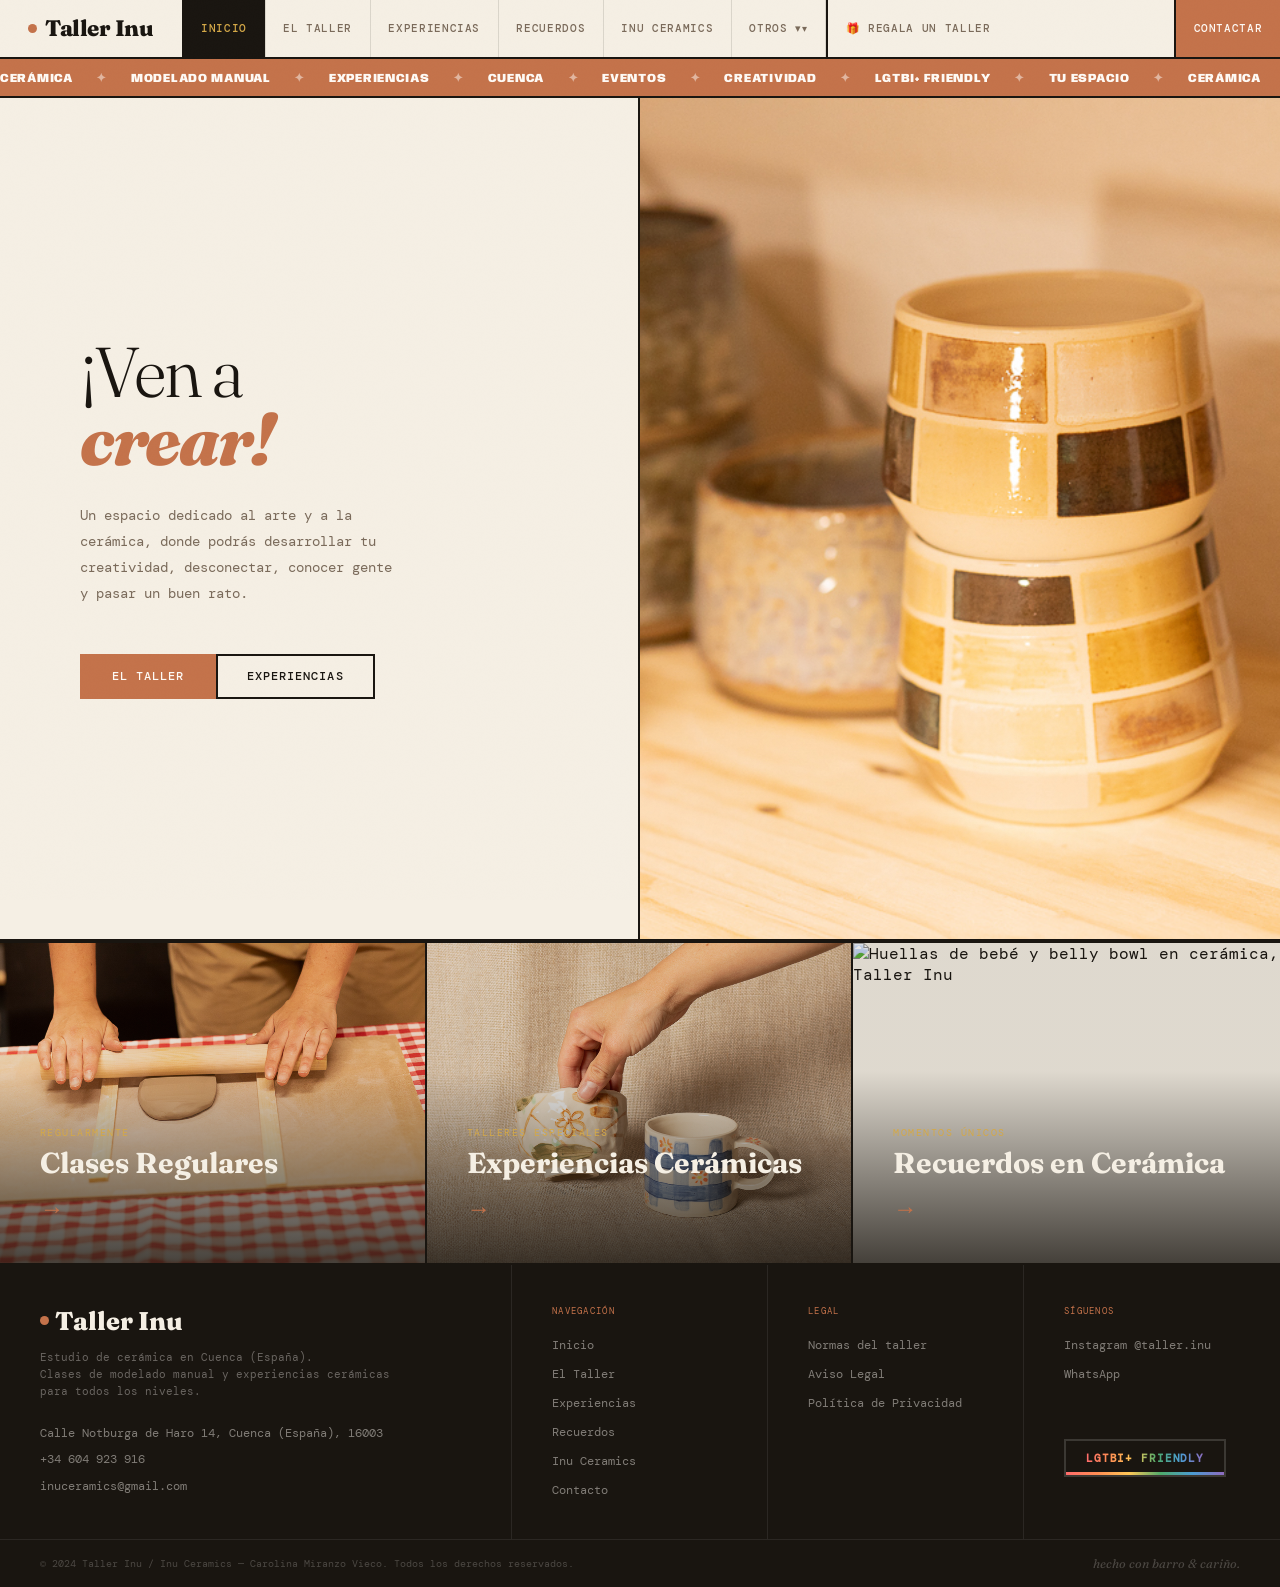
==== index.html @ 83971416 "Update index.html" ====
<!DOCTYPE html>
<html lang="es">
<head>
  <meta charset="UTF-8" />
  <meta name="viewport" content="width=device-width, initial-scale=1.0" />

  <!-- ── PRIMARY SEO ── -->
  <title>Taller Inu — Estudio de Cerámica en Cuenca</title>
  <meta name="description" content="Taller Inu es un estudio de cerámica en Cuenca donde podrás aprender modelado manual, hacer experiencias cerámicas únicas y desconectar mientras creas. ¡Ven a crear!" />
  <meta name="keywords" content="taller cerámica Cuenca, clases cerámica Cuenca, experiencias cerámicas, modelado manual, taller inu, inu ceramics, cerámica Cuenca" />
  <meta name="author" content="Carolina Miranzo Vieco — Inu Ceramics" />
  <meta name="robots" content="index, follow" />
  <link rel="canonical" href="https://tallerinu.com/" />

  <!-- ── OPEN GRAPH ── -->
  <meta property="og:type" content="website" />
  <meta property="og:url" content="https://tallerinu.com/" />
  <meta property="og:title" content="Taller Inu — Estudio de Cerámica en Cuenca" />
  <meta property="og:description" content="Un espacio dedicado al arte y a la cerámica en Cuenca. Clases regulares, experiencias cerámicas y mucho más. ¡Ven a crear!" />
  <meta property="og:image" content="https://tallerinu.com/images/og-image.jpg" />
  <meta property="og:locale" content="es_ES" />
  <meta property="og:site_name" content="Taller Inu" />

  <!-- ── TWITTER CARD ── -->
  <meta name="twitter:card" content="summary_large_image" />
  <meta name="twitter:title" content="Taller Inu — Estudio de Cerámica en Cuenca" />
  <meta name="twitter:description" content="Clases y experiencias cerámicas en Cuenca. ¡Ven a crear!" />
  <meta name="twitter:image" content="https://tallerinu.com/images/og-image.jpg" />

  <!-- ── GEO / LOCAL SEO ── -->
  <meta name="geo.region" content="ES-CU" />
  <meta name="geo.placename" content="Cuenca" />
  <meta name="geo.position" content="40.0704;-2.1374" />
  <meta name="ICBM" content="40.0704, -2.1374" />

  <!-- ── STRUCTURED DATA ── -->
  <script type="application/ld+json">
  {
    "@context": "https://schema.org",
    "@type": "LocalBusiness",
    "name": "Taller Inu",
    "alternateName": "Inu Ceramics",
    "description": "Estudio de cerámica en Cuenca. Clases de modelado manual y experiencias cerámicas para todos los niveles.",
    "url": "https://tallerinu.com",
    "telephone": "+34604923916",
    "email": "inuceramics@gmail.com",
    "address": {
      "@type": "PostalAddress",
      "streetAddress": "Calle Notburga de Haro 14",
      "addressLocality": "Cuenca",
      "postalCode": "16003",
      "addressRegion": "Castilla-La Mancha",
      "addressCountry": "ES"
    },
    "geo": {
      "@type": "GeoCoordinates",
      "latitude": 40.0704,
      "longitude": -2.1374
    },
    "image": "https://tallerinu.com/images/og-image.jpg",
    "priceRange": "€€",
    "sameAs": ["https://www.instagram.com/taller.inu"]
  }
  </script>


  <!-- ── GOOGLE FONTS ── -->
  <link rel="preconnect" href="https://fonts.googleapis.com" />
  <link rel="preconnect" href="https://fonts.gstatic.com" crossorigin />
  <link rel="stylesheet" href="https://fonts.googleapis.com/css2?family=Fraunces:ital,opsz,wght@0,9..144,300;0,9..144,600;0,9..144,800;1,9..144,400;1,9..144,700&family=Anybody:wght@400;700;900&family=DM+Mono:ital,wght@0,400;0,500;1,400&display=swap" />

  <!-- <link rel="icon" type="image/png" href="images/favicon.png" /> -->
  <!-- <link rel="apple-touch-icon" href="images/apple-touch-icon.png" /> -->

  <style>
/* =============================================
   TALLER INU — Main Stylesheet
   Fonts are loaded via <link> in index.html
   ============================================= */

/* ── RESET & BASE ── */
*, *::before, *::after { box-sizing: border-box; margin: 0; padding: 0; }

:root {
  --clay:     #C4724A;
  --clay-d:   #8A4D2F;
  --sage:     #7A9A6E;
  --sage-l:   #B5CFAD;
  --mustard:  #D4A847;
  --blush:    #E8C4B4;
  --cream:    #F5EFE4;
  --paper:    #EDE5D8;
  --night:    #191510;
  --ink:      #231A11;
  --smoke:    #7A6A5A;
  --white:    #FEFAF5;
  --lgtbi:    linear-gradient(90deg, #FF6B6B, #FF8E53, #FFC857, #4EAA6B, #4B9CD3, #8E6BBF);
  --font-h:   'Fraunces', Georgia, serif;
  --font-d:   'Anybody', sans-serif;
  --font-m:   'DM Mono', monospace;
  --border:   2px solid var(--night);
}

html { scroll-behavior: smooth; }

body {
  font-family: var(--font-m);
  background: var(--cream);
  color: var(--night);
  overflow-x: hidden;
  cursor: default;
}

/* grain overlay */
body::after {
  content: '';
  position: fixed; inset: 0; z-index: 9999; pointer-events: none;
  background-image: url("data:image/svg+xml,%3Csvg xmlns='http://www.w3.org/2000/svg' width='200' height='200'%3E%3Cfilter id='n'%3E%3CfeTurbulence type='fractalNoise' baseFrequency='0.75' numOctaves='4' stitchTiles='stitch'/%3E%3C/filter%3E%3Crect width='200' height='200' filter='url(%23n)' opacity='0.035'/%3E%3C/svg%3E");
  opacity: 0.4;
}

img { max-width: 100%; display: block; }
a { color: inherit; }

/* ── SKIP LINK ── */
.skip-link {
  position: absolute; top: -100px; left: 1rem;
  background: var(--clay); color: var(--white);
  padding: 0.5rem 1rem; font-family: var(--font-m); font-size: 0.75rem;
  text-decoration: none; z-index: 10000;
  transition: top 0.2s;
}
.skip-link:focus { top: 1rem; }

/* ── NAVIGATION ── */
nav#main-nav {
  position: fixed; top: 0; left: 0; right: 0; z-index: 500;
  background: var(--cream);
  border-bottom: var(--border);
}

.nav-inner {
  display: flex; align-items: stretch;
  max-width: 1400px; margin: 0 auto;
}

.nav-logo {
  display: flex; align-items: center; gap: 0.5rem;
  padding: 0.9rem 1.75rem;
  text-decoration: none;
  border-right: var(--border);
  flex-shrink: 0;
}
.nav-logo-text {
  font-family: var(--font-h); font-size: 1.4rem; font-weight: 800;
  color: var(--night); letter-spacing: -0.02em;
}
.nav-logo-dot {
  width: 9px; height: 9px; border-radius: 50%;
  background: var(--clay); flex-shrink: 0;
}

.nav-links {
  display: flex; list-style: none; align-items: stretch; flex: 1;
}
.nav-links li { display: flex; }
.nav-links li:not(:last-child) { border-right: 1px solid rgba(25,21,16,0.12); }
.nav-links a {
  display: flex; align-items: center;
  padding: 0 1.1rem;
  font-family: var(--font-m); font-size: 0.68rem; font-weight: 500;
  letter-spacing: 0.06em; text-transform: uppercase;
  text-decoration: none; color: var(--smoke);
  transition: background 0.15s, color 0.15s;
  white-space: nowrap;
}
.nav-links a:hover,
.nav-links a.active { background: var(--night); color: var(--cream); }
.nav-links a.active { color: var(--mustard); }

/* dropdown */
.nav-dropdown { position: relative; }
.nav-dropdown > a::after { content: ' ▾'; font-size: 0.6rem; }
.dropdown-menu {
  display: none; position: absolute; top: 100%; right: 0;
  background: var(--night); min-width: 200px;
  border: var(--border); border-top: none;
  flex-direction: column; z-index: 600;
}
.nav-dropdown:hover .dropdown-menu,
.nav-dropdown:focus-within .dropdown-menu { display: flex; }
.dropdown-menu a {
  color: rgba(254,250,245,0.7); border-bottom: 1px solid rgba(254,250,245,0.08);
  padding: 0.75rem 1.1rem;
}
.dropdown-menu a:hover { background: rgba(255,255,255,0.06); color: var(--mustard); }
.dropdown-menu a:last-child { border-bottom: none; }

/* CTA nav button */
.nav-cta {
  display: flex; align-items: center;
  margin-left: auto; padding: 0 1.4rem;
  background: var(--clay); color: var(--white) !important;
  font-family: var(--font-m); font-size: 0.68rem; font-weight: 500;
  letter-spacing: 0.08em; text-transform: uppercase;
  text-decoration: none; border-left: var(--border);
  transition: background 0.15s !important;
  flex-shrink: 0;
}
.nav-cta:hover { background: var(--clay-d) !important; color: var(--white) !important; }

/* hamburger */
.nav-hamburger {
  display: none; flex-direction: column; justify-content: center; gap: 5px;
  padding: 1rem 1.25rem; cursor: pointer;
  background: none; border: none; border-left: var(--border);
  margin-left: auto;
}
.nav-hamburger span { display: block; width: 22px; height: 2px; background: var(--night); transition: all 0.3s; }

/* ── PAGE SECTIONS (SPA-like) ── */
.page { display: none; }
.page.active { display: block; }

/* ── SHARED LAYOUT ── */
.container { max-width: 1400px; margin: 0 auto; }
.page-top { padding-top: 57px; } /* nav height offset */

/* ── MARQUEE ── */
.marquee-strip {
  background: var(--clay); border-bottom: var(--border);
  overflow: hidden; white-space: nowrap; padding: 0.55rem 0;
}
.marquee-inner {
  display: inline-block;
  animation: marquee 20s linear infinite;
  font-family: var(--font-d); font-size: 0.75rem; font-weight: 900;
  letter-spacing: 0.06em; text-transform: uppercase; color: var(--white);
}
.marquee-inner span { margin: 0 1.25rem; opacity: 0.5; }
@keyframes marquee { 0%{transform:translateX(0)} 100%{transform:translateX(-50%)} }

/* ── HERO ── */
.hero {
  min-height: calc(100vh - 57px);
  display: grid; grid-template-columns: 1fr 1fr;
  border-bottom: var(--border);
}
.hero-left {
  display: flex; flex-direction: column; justify-content: center;
  padding: 5rem 5rem 5rem 5rem;
  border-right: var(--border);
}
.hero-stamp {
  display: inline-block; width: fit-content;
  font-family: var(--font-m); font-size: 0.62rem;
  letter-spacing: 0.14em; text-transform: uppercase;
  color: var(--clay); border: 2px solid var(--clay);
  padding: 0.28rem 0.65rem; transform: rotate(-2.5deg);
  margin-bottom: 2rem;
}
.hero-h1 {
  font-family: var(--font-h); font-weight: 300;
  font-size: clamp(2.8rem, 5.5vw, 5.5rem);
  line-height: 0.97; letter-spacing: -0.03em; color: var(--night);
  margin-bottom: 1.75rem;
}
.hero-h1 em { font-style: italic; font-weight: 800; color: var(--clay); }
.hero-h1 .spin { display: inline-block; animation: spinny 8s ease-in-out infinite; }
@keyframes spinny { 0%,100%{transform:rotate(-1.5deg)} 50%{transform:rotate(2deg)} }
.hero-desc {
  font-family: var(--font-m); font-size: 0.88rem; line-height: 1.85;
  color: var(--smoke); max-width: 40ch; margin-bottom: 3rem;
}
.hero-actions { display: flex; gap: 0; }

.hero-right {
  background: var(--blush);
  position: relative; overflow: hidden;
  min-height: 400px;
}
.hero-right img { width: 100%; height: 100%; object-fit: cover; }
.hero-img-placeholder {
  width: 100%; height: 100%; min-height: 400px;
  display: flex; flex-direction: column; align-items: center; justify-content: center;
  gap: 1rem; color: rgba(138,77,47,0.45);
}
.hero-img-placeholder svg { width: 60px; height: 60px; }
.hero-img-placeholder p {
  font-family: var(--font-m); font-size: 0.62rem;
  letter-spacing: 0.12em; text-transform: uppercase; text-align: center;
}
.hero-img-placeholder code { font-size: 0.58rem; opacity: 0.7; }
.hero-corner {
  position: absolute; bottom: 1.5rem; right: 1.5rem;
  font-family: var(--font-h); font-style: italic;
  font-size: 0.82rem; color: rgba(25,21,16,0.45); text-align: right; line-height: 1.5;
}

/* ── BUTTONS ── */
.btn {
  display: inline-flex; align-items: center;
  font-family: var(--font-m); font-size: 0.72rem;
  font-weight: 500; letter-spacing: 0.09em; text-transform: uppercase;
  text-decoration: none; padding: 0.9rem 1.85rem;
  border: var(--border); cursor: pointer;
  transition: background 0.15s, color 0.15s, border-color 0.15s;
  line-height: 1;
}
.btn-primary { background: var(--clay); color: var(--white); border-color: var(--clay); }
.btn-primary:hover { background: var(--night); border-color: var(--night); }
.btn-outline { background: transparent; color: var(--night); }
.btn-outline:hover { background: var(--night); color: var(--cream); }
.btn-whatsapp { background: #25D366; color: var(--white); border-color: #25D366; gap: 0.5rem; }
.btn-whatsapp:hover { background: #1da851; border-color: #1da851; }
.btn-dark { background: var(--night); color: var(--cream); border-color: var(--night); }
.btn-dark:hover { background: var(--clay-d); border-color: var(--clay-d); }

/* ── HERO CARDS ── */
.hero-cards {
  display: grid; grid-template-columns: repeat(3, 1fr);
  border-top: var(--border);
}
.hero-card {
  position: relative; overflow: hidden;
  aspect-ratio: 4/3; cursor: pointer;
  border-right: var(--border);
  text-decoration: none; display: block;
}
.hero-card:last-child { border-right: none; }
.hero-card img { width: 100%; height: 100%; object-fit: cover; transition: transform 0.5s ease; }
.hero-card:hover img { transform: scale(1.04); }
.hero-card-placeholder {
  width: 100%; height: 100%;
  display: flex; align-items: center; justify-content: center;
  flex-direction: column; gap: 1rem; color: rgba(138,77,47,0.35);
}
.hero-card-placeholder svg { width: 48px; height: 48px; }
.hero-card-overlay {
  position: absolute; inset: 0;
  background: linear-gradient(to top, rgba(25,21,16,0.8) 0%, rgba(25,21,16,0.1) 60%);
  display: flex; flex-direction: column; justify-content: flex-end; padding: 2.5rem;
  transition: background 0.3s;
}
.hero-card:hover .hero-card-overlay { background: linear-gradient(to top, rgba(25,21,16,0.9) 0%, rgba(25,21,16,0.2) 60%); }
.hero-card-label {
  font-family: var(--font-m); font-size: 0.62rem; letter-spacing: 0.15em;
  text-transform: uppercase; color: var(--mustard); margin-bottom: 0.5rem;
}
.hero-card-title {
  font-family: var(--font-h); font-weight: 700; font-size: 1.8rem;
  color: var(--cream); line-height: 1.1;
}
.hero-card-arrow {
  margin-top: 1rem; font-family: var(--font-d); font-size: 1.5rem;
  font-weight: 900; color: var(--clay);
  transform: translateX(0); transition: transform 0.25s;
}
.hero-card:hover .hero-card-arrow { transform: translateX(6px); }

/* ── FOOTER CONTACT BAR ── */
.contact-bar {
  background: var(--night); border-top: var(--border);
  padding: 2rem 3rem;
  display: flex; align-items: center; justify-content: space-between; flex-wrap: wrap; gap: 1rem;
}
.contact-bar-logo {
  font-family: var(--font-h); font-size: 1.4rem; font-weight: 800; color: var(--cream);
}
.contact-bar-logo span { color: var(--clay); }
.contact-bar-details {
  display: flex; gap: 2.5rem; align-items: center; flex-wrap: wrap;
}
.contact-bar-details a,
.contact-bar-details span {
  font-family: var(--font-m); font-size: 0.72rem; color: rgba(254,250,245,0.55);
  text-decoration: none; letter-spacing: 0.04em;
  transition: color 0.15s;
}
.contact-bar-details a:hover { color: var(--clay); }

/* ── SECTION ELEMENTS ── */
.sec-wrap--gallery { padding-top: 2.5rem; padding-bottom: 2rem; }

.sec-wrap { padding: 5rem; max-width: 1400px; margin: 0 auto; }
.sec-label {
  font-family: var(--font-m); font-size: 0.62rem; letter-spacing: 0.18em;
  text-transform: uppercase; color: var(--clay);
  display: flex; align-items: center; gap: 0.75rem; margin-bottom: 1rem;
}
.sec-label::after { content: ''; flex: 0 0 40px; height: 1px; background: var(--clay); opacity: 0.4; }
.sec-title {
  font-family: var(--font-h); font-weight: 300; letter-spacing: -0.025em;
  font-size: clamp(2rem, 3.8vw, 3.5rem); line-height: 1.02; color: var(--night);
  margin-bottom: 1.2rem;
}
.sec-title em { font-style: italic; font-weight: 800; color: var(--clay); }
.sec-sub {
  font-family: var(--font-m); font-size: 0.83rem; line-height: 1.85;
  color: var(--smoke); max-width: 54ch; margin-bottom: 3rem;
}

/* ── CLASES PAGE ── */
.clases-hero { border-bottom: var(--border); }
.clases-img {
  width: 100%; aspect-ratio: 21/7; overflow: hidden; position: relative;
  background: var(--blush);
}
.clases-img img { width: 100%; height: 100%; object-fit: cover; }
.clases-img-placeholder {
  width: 100%; height: 100%; min-height: 280px;
  display: flex; flex-direction: column; align-items: center; justify-content: center;
  gap: 0.75rem; color: rgba(138,77,47,0.35);
}
.clases-img-placeholder svg { width: 48px; height: 48px; }
.clases-img-placeholder p { font-family: var(--font-m); font-size: 0.6rem; letter-spacing: 0.1em; text-transform: uppercase; }

.clase-block {
  display: grid; grid-template-columns: 1fr 1fr;
  border-bottom: var(--border);
  align-items: start;
}
.clase-block.flip .clase-img { order: 2; border-left: var(--border); border-right: none; }
.clase-img {
  border-right: var(--border); overflow: hidden; position: relative;
  background: var(--blush);
}
.clase-img img { width: 100%; height: 100%; object-fit: cover; }
.clase-img-placeholder {
  width: 100%; height: 100%; min-height: 200px;
  display: flex; flex-direction: column; align-items: center; justify-content: center;
  gap: 0.75rem; color: rgba(138,77,47,0.35);
}
.clase-img-placeholder svg { width: 40px; height: 40px; }
.clase-img-placeholder p { font-family: var(--font-m); font-size: 0.6rem; letter-spacing: 0.1em; text-transform: uppercase; }
.clase-body { padding: 4rem; display: flex; flex-direction: column; justify-content: center; }
.clase-body p { font-family: var(--font-m); font-size: 0.82rem; color: var(--smoke); line-height: 1.85; }

/* ── EXPERIENCIAS PAGE ── */
.exp-intro {
  background: var(--paper); border-bottom: var(--border);
  padding: 4rem 5rem;
}
.exp-intro .sec-label { color: var(--clay); }
.exp-intro .sec-label::after { background: var(--clay); }
.exp-intro .sec-title { color: var(--night); }
.exp-intro .sec-title em { color: var(--clay); }
.exp-intro .sec-sub { color: var(--smoke); margin-bottom: 0; }
.exp-intro-inner { display: grid; grid-template-columns: 1fr 1fr; gap: 5rem; align-items: center; }
.exp-notes { list-style: none; display: flex; flex-direction: column; gap: 0.75rem; }
.exp-notes li {
  font-family: var(--font-m); font-size: 0.75rem; color: var(--smoke);
  line-height: 1.65; display: flex; align-items: flex-start; gap: 0.6rem;
}
.exp-notes li::before { content: '*'; color: var(--clay); flex-shrink: 0; margin-top: 0.05rem; }

.exp-card {
  display: grid; grid-template-columns: 1fr 1fr;
  border-bottom: var(--border);
}
.exp-card:nth-child(odd) .exp-img { order: -1; border-right: var(--border); }
.exp-card:nth-child(even) .exp-img { border-left: var(--border); }
.exp-img {
  overflow: hidden; position: relative;
  background: var(--paper);
}
.exp-img img { width: 100%; height: 100%; object-fit: cover; }
.exp-img-placeholder {
  width: 100%; height: 100%; min-height: 200px;
  display: flex; flex-direction: column; align-items: center; justify-content: center;
  gap: 0.75rem; color: rgba(138,77,47,0.3);
}
.exp-img-placeholder svg { width: 40px; height: 40px; }
.exp-img-placeholder p { font-family: var(--font-m); font-size: 0.6rem; letter-spacing: 0.1em; text-transform: uppercase; }
.exp-body { padding: 4rem; display: flex; flex-direction: column; justify-content: center; gap: 1.5rem; }
.exp-price {
  display: inline-block;
  font-family: var(--font-d); font-size: 2rem; font-weight: 900;
  color: var(--clay); letter-spacing: -0.02em;
}
.exp-body p { font-family: var(--font-m); font-size: 0.82rem; color: var(--smoke); line-height: 1.85; }
.exp-actions { display: flex; gap: 1rem; flex-wrap: wrap; align-items: center; }

/* Dates table */
.dates-table { width: 100%; border-collapse: collapse; margin-top: 1.5rem; }
.dates-table th {
  font-family: var(--font-m); font-size: 0.6rem; letter-spacing: 0.12em;
  text-transform: uppercase; color: var(--smoke);
  padding: 0.5rem 0.75rem; text-align: left;
  border-bottom: var(--border);
}
.dates-table td {
  font-family: var(--font-m); font-size: 0.78rem; color: var(--night);
  padding: 0.65rem 0.75rem;
  border-bottom: 1px solid rgba(25,21,16,0.08);
}
.dates-table tr:hover td { background: rgba(25,21,16,0.03); }
.date-full {
  display: inline-block;
  font-size: 0.6rem; letter-spacing: 0.08em; text-transform: uppercase;
  background: var(--clay); color: var(--white);
  padding: 0.15rem 0.45rem;
}
.date-open {
  display: inline-block;
  font-size: 0.6rem; letter-spacing: 0.08em; text-transform: uppercase;
  background: var(--sage); color: var(--white);
  padding: 0.15rem 0.45rem;
}

/* ── INU CERAMICS PAGE ── */
.inu-hero {
  display: grid; grid-template-columns: 1fr 1fr;
  min-height: calc(100vh - 57px);
  border-bottom: var(--border);
}
.inu-hero-left { border-right: var(--border); overflow: hidden; position: relative; background: var(--blush); }
.inu-hero-left img { width: 100%; height: 100%; object-fit: cover; }
.inu-img-placeholder {
  width: 100%; height: 100%; min-height: 400px;
  display: flex; flex-direction: column; align-items: center; justify-content: center;
  gap: 0.75rem; color: rgba(138,77,47,0.35);
}
.inu-img-placeholder svg { width: 48px; height: 48px; }
.inu-img-placeholder p { font-family: var(--font-m); font-size: 0.6rem; letter-spacing: 0.1em; text-transform: uppercase; }
.inu-hero-right { padding: 5rem; display: flex; flex-direction: column; justify-content: center; }
.inu-hero-right p { font-family: var(--font-m); font-size: 0.84rem; color: var(--smoke); line-height: 1.85; margin-bottom: 1rem; }

/* rainbow badge */
.lgtbi-badge {
  display: inline-flex; align-items: center; gap: 0.5rem;
  margin-top: 2rem; padding: 0.65rem 1.25rem;
  border: var(--border);
  font-family: var(--font-m); font-size: 0.68rem; letter-spacing: 0.08em;
  text-transform: uppercase; color: var(--night);
  position: relative; overflow: hidden;
}
.lgtbi-badge::before {
  content: '';
  position: absolute; bottom: 0; left: 0; right: 0; height: 3px;
  background: var(--lgtbi);
}
.lgtbi-badge .rainbow-text {
  background: var(--lgtbi);
  -webkit-background-clip: text; background-clip: text;
  -webkit-text-fill-color: transparent; font-weight: 700;
}

/* product gallery */
.product-grid {
  display: grid; grid-template-columns: repeat(3, 1fr);
  border-top: var(--border);
}
.prod-item {
  aspect-ratio: 1/1; overflow: hidden; position: relative;
  background: var(--paper); border-right: var(--border); border-bottom: var(--border);
  cursor: pointer;
}
.prod-item:nth-child(3n) { border-right: none; }
.prod-item img { width: 100%; height: 100%; object-fit: cover; transition: transform 0.45s ease; }
.prod-item:hover img { transform: scale(1.05); }
.prod-img-placeholder {
  width: 100%; height: 100%;
  display: flex; flex-direction: column; align-items: center; justify-content: center;
  gap: 0.5rem; color: rgba(138,77,47,0.3);
}
.prod-img-placeholder svg { width: 32px; height: 32px; }
.prod-img-placeholder span { font-family: var(--font-m); font-size: 0.55rem; letter-spacing: 0.1em; text-transform: uppercase; text-align: center; padding: 0 1rem; }
.prod-overlay {
  position: absolute; inset: 0;
  background: rgba(25,21,16,0.65);
  opacity: 0; transition: opacity 0.25s;
  display: flex; align-items: flex-end; padding: 1.25rem;
}
.prod-item:hover .prod-overlay { opacity: 1; }
.prod-cap { font-family: var(--font-m); font-size: 0.65rem; color: var(--cream); letter-spacing: 0.06em; }

/* ── CONTACT PAGE ── */
.contact-split {
  display: grid; grid-template-columns: 1fr 1fr;
  border-bottom: var(--border);
}
.contact-info-col { padding: 5rem; border-right: var(--border); }
.contact-info-col p { font-family: var(--font-m); font-size: 0.82rem; color: var(--smoke); line-height: 1.85; margin-bottom: 2rem; }
.contact-detail-list { list-style: none; border: var(--border); }
.contact-detail-list li {
  display: grid; grid-template-columns: 90px 1fr;
  border-bottom: 1px solid rgba(25,21,16,0.1);
}
.contact-detail-list li:last-child { border-bottom: none; }
.cdl-key {
  font-family: var(--font-m); font-size: 0.58rem; letter-spacing: 0.1em;
  text-transform: uppercase; color: var(--white);
  background: var(--night); padding: 1rem 0.75rem;
  border-right: 1px solid rgba(25,21,16,0.2);
  display: flex; align-items: center;
}
.cdl-val {
  font-family: var(--font-m); font-size: 0.78rem; color: var(--night);
  padding: 1rem; line-height: 1.5;
}
.cdl-val a { text-decoration: none; color: var(--clay); }
.cdl-val a:hover { text-decoration: underline; }

.contact-form-col { padding: 5rem; }
.contact-form { display: flex; flex-direction: column; border: var(--border); }
.cf-group { display: flex; flex-direction: column; border-bottom: 1px solid rgba(25,21,16,0.12); }
.cf-group:last-of-type { border-bottom: none; }
.cf-row { display: grid; grid-template-columns: 1fr 1fr; border-bottom: 1px solid rgba(25,21,16,0.12); }
.cf-row .cf-group { border-bottom: none; border-right: 1px solid rgba(25,21,16,0.12); }
.cf-row .cf-group:last-child { border-right: none; }
.cf-group label {
  font-family: var(--font-m); font-size: 0.58rem; letter-spacing: 0.1em;
  text-transform: uppercase; color: var(--white);
  background: var(--night); padding: 0.45rem 1rem;
  border-bottom: 1px solid rgba(25,21,16,0.12);
}
.cf-group input, .cf-group textarea {
  background: transparent; border: none; outline: none;
  font-family: var(--font-m); font-size: 0.8rem; color: var(--night);
  padding: 0.85rem 1rem;
}
.cf-group textarea { resize: vertical; min-height: 110px; }
.cf-consent {
  padding: 1rem; display: flex; align-items: flex-start; gap: 0.75rem;
  border-top: 1px solid rgba(25,21,16,0.12);
}
.cf-consent input[type="checkbox"] { margin-top: 2px; accent-color: var(--clay); flex-shrink: 0; }
.cf-consent label {
  font-family: var(--font-m); font-size: 0.7rem; color: var(--smoke); line-height: 1.6;
  background: none; padding: 0; border: none; text-transform: none; letter-spacing: 0; color: var(--smoke);
}
.cf-footer {
  padding: 1rem; display: flex; align-items: center; justify-content: space-between;
  border-top: 1px solid rgba(25,21,16,0.12);
}
.form-msg { font-family: var(--font-m); font-size: 0.72rem; color: var(--sage); display: none; }

/* ── LEGAL PAGES ── */
.legal-wrap { max-width: 820px; margin: 0 auto; padding: 5rem; }
.legal-wrap h1 { font-family: var(--font-h); font-size: 2.2rem; font-weight: 800; color: var(--night); margin-bottom: 0.5rem; letter-spacing: -0.02em; }
.legal-wrap h2 { font-family: var(--font-h); font-size: 1.25rem; font-weight: 600; color: var(--night); margin: 2.5rem 0 0.75rem; }
.legal-wrap p { font-family: var(--font-m); font-size: 0.8rem; color: var(--smoke); line-height: 1.85; margin-bottom: 1rem; }
.legal-wrap ul { list-style: none; margin-bottom: 1rem; }
.legal-wrap ul li { font-family: var(--font-m); font-size: 0.8rem; color: var(--smoke); line-height: 1.85; padding-left: 1.25rem; position: relative; margin-bottom: 0.4rem; }
.legal-wrap ul li::before { content: '—'; position: absolute; left: 0; color: var(--clay); }
.legal-date { font-family: var(--font-m); font-size: 0.65rem; letter-spacing: 0.1em; text-transform: uppercase; color: var(--smoke); margin-bottom: 3rem; }
.legal-border { border-top: var(--border); padding-top: 3rem; margin-top: 3rem; }

/* ── FOOTER ── */
footer.main-footer {
  background: var(--night);
  border-top: var(--border);
}
.footer-grid {
  display: grid; grid-template-columns: 2fr 1fr 1fr 1fr;
  border-bottom: 1px solid rgba(254,250,245,0.08);
}
.footer-col { padding: 2.5rem; border-right: 1px solid rgba(254,250,245,0.08); }
.footer-col:last-child { border-right: none; }
.footer-logo-mark {
  font-family: var(--font-h); font-size: 1.6rem; font-weight: 800;
  color: var(--cream); margin-bottom: 0.75rem; display: flex; align-items: center; gap: 0.4rem;
}
.footer-logo-mark .dot { width: 9px; height: 9px; border-radius: 50%; background: var(--clay); display: inline-block; }
.footer-tagline { font-family: var(--font-m); font-size: 0.68rem; color: rgba(254,250,245,0.35); line-height: 1.6; margin-bottom: 1.25rem; }
.footer-col-title {
  font-family: var(--font-m); font-size: 0.58rem; letter-spacing: 0.14em;
  text-transform: uppercase; color: var(--clay); margin-bottom: 1rem;
}
.footer-col ul { list-style: none; display: flex; flex-direction: column; gap: 0.5rem; }
.footer-col ul li a, .footer-col ul li span {
  font-family: var(--font-m); font-size: 0.72rem;
  color: rgba(254,250,245,0.45); text-decoration: none; transition: color 0.15s;
}
.footer-col ul li a:hover { color: var(--clay); }
.footer-bottom {
  display: flex; align-items: center; justify-content: space-between;
  padding: 1rem 2.5rem; flex-wrap: wrap; gap: 0.5rem;
}
.footer-copy { font-family: var(--font-m); font-size: 0.62rem; color: rgba(254,250,245,0.22); }
.footer-made { font-family: var(--font-h); font-style: italic; font-size: 0.78rem; color: rgba(254,250,245,0.22); }

/* ── REVEAL ANIMATIONS ── */
.reveal { opacity: 0; transform: translateY(18px); transition: opacity 0.65s ease, transform 0.65s ease; }
.reveal.visible { opacity: 1; transform: translateY(0); }
.reveal-left { opacity: 0; transform: translateX(-18px); transition: opacity 0.65s ease, transform 0.65s ease; }
.reveal-left.visible { opacity: 1; transform: translateX(0); }

/* ── RESPONSIVE ── */
@media (max-width: 1024px) {
  .hero { grid-template-columns: 1fr; }
  .hero-right { min-height: 50vw; }
  .hero-left { border-right: none; border-bottom: var(--border); padding: 3.5rem 2.5rem; }
  .hero-cards { grid-template-columns: 1fr; }
  .hero-card { border-right: none !important; border-bottom: var(--border); }
  .clase-block, .exp-card, .inu-hero, .contact-split { grid-template-columns: 1fr; }
  .clase-block.flip .clase-img { order: 0; }
  .clase-img, .exp-img { border-right: none !important; border-bottom: var(--border); }
  .exp-card:nth-child(even) .exp-img { border-left: none; }
  .inu-hero-left { border-right: none; border-bottom: var(--border); }
  .contact-split { border-bottom: none; }
  .contact-info-col { border-right: none; border-bottom: var(--border); }
  .product-grid { grid-template-columns: 1fr 1fr; }
  .prod-item:nth-child(3n) { border-right: var(--border); }
  .prod-item:nth-child(2n) { border-right: none; }
  .footer-grid { grid-template-columns: 1fr 1fr; }
  .footer-col:nth-child(2) { border-right: none; }
}

@media (max-width: 768px) {
  .nav-links, .nav-cta { display: none; }
  .nav-hamburger { display: flex; }
  .nav-links.open {
    display: flex; flex-direction: column; align-items: stretch;
    position: fixed; top: 57px; left: 0; right: 0; bottom: 0;
    background: var(--cream); overflow-y: auto;
    border-top: var(--border); z-index: 400;
  }
  .nav-links.open li { border-right: none; border-bottom: 1px solid rgba(25,21,16,0.1); }
  .nav-links.open a { padding: 1rem 1.5rem; font-size: 0.9rem; }
  .nav-dropdown .dropdown-menu { position: static; border: none; background: rgba(25,21,16,0.04); }
  .nav-links.open .dropdown-menu a { color: var(--smoke); }
  .nav-links.open .dropdown-menu a:hover { color: var(--clay); background: rgba(196,114,74,0.06); }
  .nav-inner { flex-wrap: wrap; }
  .sec-wrap, .exp-intro, .contact-info-col, .contact-form-col, .clase-body, .exp-body, .inu-hero-right { padding: 2.5rem 1.5rem; }
  .legal-wrap { padding: 3rem 1.5rem; }
  .hero-left { padding: 3rem 1.5rem; }
  .contact-bar { padding: 1.5rem; }
  .footer-grid { grid-template-columns: 1fr; }
  .footer-col { border-right: none; border-bottom: 1px solid rgba(254,250,245,0.06); }
  .footer-bottom { padding: 1rem 1.5rem; }
}



/* ── EXPERIENCIAS A MEDIDA ── */
.exp-custom {
  background: var(--cream);
  border-top: var(--border);
}
.exp-custom-inner {
  max-width: 1400px; margin: 0 auto;
  padding: 5rem;
}
.exp-custom-text {
  margin-bottom: 3rem;
}
.exp-custom-text p {
  font-family: var(--font-m); font-size: 0.84rem;
  color: var(--smoke); line-height: 1.85; max-width: 60ch;
  margin-bottom: 0.75rem;
}
.exp-custom-cards {
  display: grid;
  grid-template-columns: repeat(4, 1fr);
  gap: 0;
  border: var(--border);
}
.exp-custom-card {
  padding: 2rem 1.75rem;
  border-right: var(--border);
}
.exp-custom-card:last-child { border-right: none; }
.exp-custom-icon {
  font-size: 1.75rem; margin-bottom: 1rem;
}
.exp-custom-card h3 {
  font-family: var(--font-h); font-size: 1.1rem; font-weight: 700;
  color: var(--night); margin-bottom: 0.6rem; letter-spacing: -0.01em;
}
.exp-custom-card p {
  font-family: var(--font-m); font-size: 0.75rem;
  color: var(--smoke); line-height: 1.75;
}

@media (max-width: 1024px) {
  .exp-custom-cards { grid-template-columns: 1fr 1fr; }
  .exp-custom-card:nth-child(2) { border-right: none; }
  .exp-custom-card:nth-child(3) { border-top: var(--border); }
  .exp-custom-card:nth-child(4) { border-top: var(--border); border-right: none; }
}
@media (max-width: 600px) {
  .exp-custom-cards { grid-template-columns: 1fr; }
  .exp-custom-card { border-right: none !important; border-top: var(--border); }
  .exp-custom-card:first-child { border-top: none; }
  .exp-custom-inner { padding: 2.5rem 1.5rem; }
}


/* ── NAV GIFT LINK ── */
.nav-gift {
  display: flex; align-items: center; padding: 0 1.25rem;
  background: transparent; border-left: var(--border);
  font-family: var(--font-m); font-size: 0.68rem; font-weight: 500;
  letter-spacing: 0.08em; text-transform: uppercase;
  color: var(--night); text-decoration: none;
  transition: background 0.15s, color 0.15s;
  white-space: nowrap;
}
.nav-gift:hover { background: var(--night); color: var(--mustard); }

/* ── GIFT CARD SECTION ── */
.gift-section {
  background: var(--cream); border-top: var(--border);
}
.gift-inner {
  max-width: 1400px; margin: 0 auto; padding: 5rem;
  display: grid; grid-template-columns: 1fr 1fr; gap: 5rem; align-items: center;
}
/* Mockup card */
.gift-card-mockup {
  background: var(--night); color: var(--cream);
  border-radius: 16px; padding: 2.5rem;
  aspect-ratio: 1.6 / 1; display: flex; flex-direction: column;
  justify-content: space-between;
  box-shadow: 0 24px 60px rgba(25,21,16,0.18);
  max-width: 380px; margin: 0 auto;
}
.gift-card-top { display: flex; justify-content: space-between; align-items: flex-start; }
.gift-card-logo { font-family: var(--font-h); font-size: 1.3rem; font-weight: 700; }
.gift-card-logo em { color: var(--mustard); font-style: normal; }
.gift-card-tag { font-size: 1.5rem; }
.gift-card-tagline {
  font-family: var(--font-m); font-size: 0.65rem;
  letter-spacing: 0.16em; text-transform: uppercase; color: rgba(254,250,245,0.5);
}
.gift-card-value {
  font-family: var(--font-h); font-size: 1.6rem; font-weight: 700;
  color: var(--mustard);
}
/* Text side */
.gift-text p {
  font-family: var(--font-m); font-size: 0.84rem;
  color: var(--smoke); line-height: 1.85; margin-bottom: 0.75rem;
}
.gift-perks {
  list-style: none; padding: 0; margin: 1.25rem 0 0;
}
.gift-perks li {
  font-family: var(--font-m); font-size: 0.78rem;
  color: var(--night); padding: 0.4rem 0;
  border-bottom: 1px solid rgba(25,21,16,0.08);
}
.gift-perks li:last-child { border-bottom: none; }

/* ── RECUERDOS PAGE (belly bowl, huellas) ── */
.exp-price-text { font-size: 1.35rem; letter-spacing: 0; line-height: 1.3; }
.exp-subtitle {
  font-family: var(--font-h); font-style: italic; font-size: 1.05rem;
  color: var(--night); line-height: 1.5;
}
.exp-body .sec-label.mini { margin-bottom: -0.5rem; }
.price-list { list-style: none; padding: 0; margin: 0; border-top: 1px solid rgba(25,21,16,0.08); }
.price-list li {
  display: flex; justify-content: space-between; align-items: baseline; gap: 1.5rem;
  font-family: var(--font-m); font-size: 0.78rem; color: var(--night);
  padding: 0.7rem 0; border-bottom: 1px solid rgba(25,21,16,0.08);
}
.price-list li strong {
  font-family: var(--font-d); font-size: 1.15rem; font-weight: 900;
  color: var(--clay); letter-spacing: -0.02em; white-space: nowrap;
}
.recuerdos-jump { display: flex; gap: 0.75rem; flex-wrap: wrap; margin-top: 1.75rem; }
.recuerdos-jump button {
  font-family: var(--font-m); font-size: 0.68rem; letter-spacing: 0.1em; text-transform: uppercase;
  background: none; color: var(--night); border: var(--border); padding: 0.55rem 0.9rem; cursor: pointer;
  transition: background 0.2s, color 0.2s;
}
.recuerdos-jump button:hover { background: var(--night); color: var(--cream); }

/* ── SLIDER DE FOTOS (Recuerdos) ── */
.exp-img.slider { position: relative; min-height: 420px; }
.slider .slide {
  position: absolute; inset: 0; width: 100%; height: 100%; object-fit: cover;
  opacity: 0; transition: opacity 0.8s ease; pointer-events: none;
}
.slider .slide.is-active { opacity: 1; pointer-events: auto; }
.slider-btn {
  position: absolute; top: 50%; transform: translateY(-50%); z-index: 3;
  width: 40px; height: 40px; display: flex; align-items: center; justify-content: center;
  background: var(--cream); color: var(--night); border: var(--border);
  font-family: var(--font-m); font-size: 1rem; line-height: 1; cursor: pointer;
  opacity: 0; transition: opacity 0.25s, background 0.2s, color 0.2s;
}
.slider:hover .slider-btn, .slider:focus-within .slider-btn { opacity: 1; }
.slider-btn:hover { background: var(--night); color: var(--cream); }
.slider-prev { left: 0.75rem; }
.slider-next { right: 0.75rem; }
.slider-bar {
  position: absolute; left: 0; right: 0; bottom: 0; z-index: 3;
  display: flex; align-items: center; justify-content: center; gap: 0.5rem;
  padding: 0.9rem 1rem;
  background: linear-gradient(to top, rgba(25,21,16,0.45), rgba(25,21,16,0));
}
.slider-dot {
  width: 10px; height: 10px; padding: 0; border-radius: 50%; cursor: pointer;
  background: transparent; border: 2px solid var(--cream); transition: background 0.2s, transform 0.2s;
}
.slider-dot[aria-current="true"] { background: var(--cream); transform: scale(1.15); }
.slider-pause {
  margin-left: 0.5rem; background: none; border: none; color: var(--cream); cursor: pointer;
  font-family: var(--font-m); font-size: 0.7rem; letter-spacing: 0.1em; text-transform: uppercase; padding: 0.2rem 0.4rem;
}
.slider.is-single .slider-btn, .slider.is-single .slider-bar { display: none; }
@media (hover: none) { .slider-btn { opacity: 1; } }
@media (max-width: 1024px) { .exp-img.slider { min-height: 0; aspect-ratio: 4 / 3; } }
@media (prefers-reduced-motion: reduce) { .slider .slide { transition: none; } }

@media (max-width: 900px) {
  .gift-inner { grid-template-columns: 1fr; gap: 3rem; padding: 3rem 2rem; }
}
@media (max-width: 600px) {
  .gift-inner { padding: 2.5rem 1.5rem; }
  .nav-gift { display: none; } /* shown only in hamburger menu on mobile */
}


  </style>
</head>
<body>

  <!-- Skip navigation for accessibility -->
  <a class="skip-link" href="#main-content">Ir al contenido principal</a>

  <!-- ══════════════════════════════════════════
       NAVIGATION
  ══════════════════════════════════════════ -->
  <nav id="main-nav" role="navigation" aria-label="Navegación principal">
    <div class="nav-inner">
      <a href="#inicio" class="nav-logo" data-page="inicio" aria-label="Taller Inu — Inicio">
        <div class="nav-logo-dot" aria-hidden="true"></div>
        <span class="nav-logo-text">Taller Inu</span>
      </a>

      <ul class="nav-links" id="navLinks" role="list">
        <li role="listitem"><a href="#inicio" data-page="inicio">Inicio</a></li>
        <li role="listitem"><a href="#taller" data-page="taller">El Taller</a></li>
        <li role="listitem"><a href="#experiencias" data-page="experiencias">Experiencias</a></li>
        <li role="listitem"><a href="#recuerdos" data-page="recuerdos">Recuerdos</a></li>
        <li role="listitem"><a href="#inu" data-page="inu">Inu Ceramics</a></li>
        <li role="listitem" class="nav-dropdown">
          <a href="#contacto" data-page="contacto">Otros ▾</a>
          <div class="dropdown-menu" role="menu">
            <a href="#contacto" data-page="contacto" role="menuitem">Contacto</a>
            <a href="#normas" data-page="normas" role="menuitem">Normas del taller</a>
            <a href="#legal" data-page="legal" role="menuitem">Aviso Legal</a>
            <a href="#privacidad" data-page="privacidad" role="menuitem">Privacidad</a>
          </div>
        </li>
        <a href="#experiencias" class="nav-gift" data-page="experiencias" data-scroll="gift-card" aria-label="Tarjeta de regalo">🎁 Regala un taller</a>
        <a href="#contacto" class="nav-cta" data-page="contacto" aria-label="Contactar">Contactar</a>
      </ul>

      <button class="nav-hamburger" id="hamburger" aria-label="Abrir menú" aria-expanded="false" aria-controls="navLinks">
        <span aria-hidden="true"></span>
        <span aria-hidden="true"></span>
        <span aria-hidden="true"></span>
      </button>
    </div>
  </nav>

  <!-- ══════════════════════════════════════════
       PAGE: INICIO
  ══════════════════════════════════════════ -->
  <main id="main-content">

  <div id="page-inicio" class="page page-top">

    <!-- MARQUEE -->
    <div class="marquee-strip" aria-hidden="true">
      <div class="marquee-inner">
        Cerámica <span>✦</span> Modelado Manual <span>✦</span> Experiencias <span>✦</span> Cuenca <span>✦</span> Eventos <span>✦</span> Creatividad <span>✦</span> LGTBI+ Friendly <span>✦</span> Tu espacio <span>✦</span>
        Cerámica <span>✦</span> Modelado Manual <span>✦</span> Experiencias <span>✦</span> Cuenca <span>✦</span> Eventos <span>✦</span> Creatividad <span>✦</span> LGTBI+ Friendly <span>✦</span> Tu espacio <span>✦</span>
      </div>
    </div>

    <!-- HERO -->
    <section class="hero" aria-labelledby="hero-heading">
      <div class="hero-left">
        <h1 class="hero-h1" id="hero-heading">
          <span class="spin">¡Ven</span> <span>a</span><br>
          <em>crear!</em>
        </h1>
        <p class="hero-desc">
          Un espacio dedicado al arte y a la cerámica, donde podrás desarrollar tu creatividad, desconectar, conocer gente y pasar un buen rato.
        </p>
        <div class="hero-actions">
          <a href="#taller" class="btn btn-primary" data-page="taller">El Taller</a>
          <a href="#experiencias" class="btn btn-outline" data-page="experiencias">Experiencias</a>
        </div>
      </div>
      <div class="hero-right" role="img" aria-label="Imagen de bienvenida del taller">
        <img src="images/hero.jpg" alt="Manos dando forma a una pieza de barro en Taller Inu, Cuenca" />
      </div>
    </section>

    <!-- CARDS: Clases / Experiencias -->
    <section class="hero-cards" aria-label="Acceso rápido a clases, experiencias y recuerdos">
      <a href="#taller" class="hero-card" data-page="taller" aria-label="Ver clases regulares">
        <img src="images/clases-card.jpg" alt="Clase de modelado manual en Taller Inu" />
        <div class="hero-card-overlay">
          <div>
            <p class="hero-card-label">Regularmente</p>
            <h2 class="hero-card-title">Clases Regulares</h2>
            <div class="hero-card-arrow" aria-hidden="true">→</div>
          </div>
        </div>
      </a>
      <a href="#experiencias" class="hero-card" data-page="experiencias" aria-label="Ver experiencias cerámicas">
        <img src="images/experiencias-card.jpg" alt="Experiencia cerámica en Taller Inu" />
        <div class="hero-card-overlay">
          <div>
            <p class="hero-card-label">Talleres especiales</p>
            <h2 class="hero-card-title">Experiencias Cerámicas</h2>
            <div class="hero-card-arrow" aria-hidden="true">→</div>
          </div>
        </div>
      </a>
      <a href="#recuerdos" class="hero-card" data-page="recuerdos" aria-label="Ver recuerdos en cerámica: belly bowl y huellas">
        <img src="images/recuerdos-card.jpg" alt="Huellas de bebé y belly bowl en cerámica, Taller Inu" />
        <div class="hero-card-overlay">
          <div>
            <p class="hero-card-label">Momentos únicos</p>
            <h2 class="hero-card-title">Recuerdos en Cerámica</h2>
            <div class="hero-card-arrow" aria-hidden="true">→</div>
          </div>
        </div>
      </a>
    </section>

  </div><!-- /page-inicio -->


  <!-- ══════════════════════════════════════════
       PAGE: EL TALLER
  ══════════════════════════════════════════ -->
  <div id="page-taller" class="page page-top">

    <!-- Intro del espacio: foto + texto en lateral -->
    <article class="clase-block reveal" aria-labelledby="taller-intro-heading">
      <div class="clase-img">
        <img src="images/taller-header.jpg" alt="Vista del Taller Inu, estudio de cerámica en Cuenca" />
      </div>
      <div class="clase-body">
        <div class="sec-wrap" style="padding:0;">
          <p class="sec-label">El espacio</p>
          <h1 class="sec-title" id="taller-intro-heading">Un lugar para <em>crear</em></h1>
          <p class="sec-sub">Taller Inu es un estudio de cerámica en Cuenca donde puedes aprender modelado manual, desarrollar tu creatividad y desconectar mientras creas con tus manos. Un espacio acogedor, sin prisa, donde todo el mundo es bienvenido.</p>
        </div>
      </div>
    </article>

    <!-- Clases Regulares -->
    <article class="clase-block flip reveal" aria-labelledby="clase-modelado">
      <div class="clase-img">
        <img src="images/modelado.jpg" alt="Clase de modelado manual en Taller Inu" />
      </div>
      <div class="clase-body">
        <div class="sec-wrap" style="padding:0;">
          <p class="sec-label">Clases Regulares</p>
          <h2 class="sec-title" id="clase-modelado">Modelado <em>Manual</em></h2>
          <p>
            En las clases regulares de modelado manual podrás aprender y crear tus propias piezas de cerámica. Veremos distintas técnicas de modelado (planchas, churros, pellizco), decoración, esmaltado…
          </p>
          <br>
          <p>
            No es necesaria experiencia previa. Si nunca has hecho cerámica, dedicaremos las primeras clases a aprender cómo manejar el barro y construir piezas simples, para que luego puedas construir tus propios proyectos con más confianza.
          </p>
          <br>
          <a href="#contacto" class="btn btn-primary" data-page="contacto" style="margin-top:0.5rem;">Más información</a>
        </div>
      </div>
    </article>

    <!-- Cómo funciona -->
    <div class="exp-intro">
      <div class="exp-intro-inner">
        <div>
          <p class="sec-label">¿Cómo funciona?</p>
          <h2 class="sec-title">Todo lo que <em>necesitas saber</em></h2>
          <p class="sec-sub">Las clases son en grupos reducidos para que puedas avanzar a tu ritmo y recibir atención personalizada. Trabajaremos con arcilla gres (de alta resistencia y durabilidad), y todas las piezas son horneadas y esmaltadas a 1250°C logrando así que sean seguras para su uso diario.</p>
          <p class="sec-sub" style="margin-bottom:0;">El material, las herramientas y las cocciones están incluidos en el precio de las clases. Solo tienes que venir con ganas de crear.</p>
        </div>
        <div>
          <p class="sec-label" style="color:rgba(254,250,245,0.35);border:none;margin-bottom:0.75rem;">
            <span style="font-size:0.62rem;letter-spacing:0.14em;text-transform:uppercase;color:var(--smoke)">Bueno saber</span>
          </p>
          <ul class="exp-notes">
            <li>No hace falta experiencia previa.</li>
            <li>Material, herramientas y cocciones incluidos.</li>
            <li>Grupos reducidos para atención personalizada.</li>
            <li>Las clases regulares tienen una duración de 2 horas, un día por semana (8-10 horas mensuales). Consulta disponibilidad por WhatsApp o email.</li>
          </ul>
        </div>
      </div>
    </div>

  </div><!-- /page-taller -->

  <!-- ══════════════════════════════════════════
       PAGE: EXPERIENCIAS
  ══════════════════════════════════════════ -->
  <div id="page-experiencias" class="page page-top">

    <!-- Intro block -->
    <div class="exp-intro">
      <div class="exp-intro-inner">
        <div>
          <p class="sec-label">Talleres especiales</p>
          <h1 class="sec-title">Experiencias <em>Cerámicas</em></h1>
          <p class="sec-sub">
            Ven a una de las experiencias cerámicas y dedica un ratito a desconectar y construir tus propias piezas. Aprenderás lo básico sobre los materiales y varias técnicas de decoración para darle tu toque personal.
          </p>
          <p class="sec-sub" style="margin-bottom:0;">
            Habrá diferentes cursos intensivos con temáticas diferentes: tazas, lámparas, sushi sets, navideños… ¡El calendario irá variando!
          </p>
        </div>
        <div>
          <p class="sec-label" style="color:rgba(254,250,245,0.35);border:none;margin-bottom:0.75rem;">
            <span style="font-size:0.62rem;letter-spacing:0.14em;text-transform:uppercase;color:var(--smoke);">Importante saber</span>
          </p>
          <ul class="exp-notes">
            <li>No hace falta experiencia previa.</li>
            <li>Todo el material, herramientas y cocciones posteriores están incluidos.</li>
            <li>Las experiencias cerámicas solo serán reembolsables si se cancelan con un mínimo de 8 días de antelación.</li>
            <li>Las experiencias cerámicas se pagan por adelantado. Para abonar el importe y reservar, ponte en contacto con Taller Inu.</li>
            <li>Taller Inu se reserva el derecho de aplazar o cancelar el taller (con devolución del importe) si no se cubre el mínimo de plazas necesarias para cursarlo.</li>
          </ul>
        </div>
      </div>
    </div>

    <!-- Experiencia 1: Taza o Bol -->
    <article class="exp-card reveal" aria-labelledby="exp-taza">
      <div class="exp-img">
        <img src="images/exp-taza.jpg" alt="Experiencia de taza o bol de desayuno en Taller Inu" />
      </div>
      <div class="exp-body">
        <p class="sec-label">Experiencia cerámica</p>
        <h2 class="sec-title" id="exp-taza">Taza o Bol de <em>Desayuno</em></h2>
        <div class="exp-price" aria-label="Precio: 55 euros">55€</div>
        <p>
          Crea y decora tu propia taza o bol con modelado manual. Ven a pasar un rato agradable y desconectar de las preocupaciones mientras experimentas con el barro. Decora tus piezas como más te guste utilizando engobes.
        </p>
        <p>
          Todas las piezas se cocerán y esmaltarán en el horno y podrás venir a recogerlas unas semanas después (normalmente 3-5 semanas). ¡Y a disfrutar!
        </p>
        <div class="exp-actions">
          <a href="#" class="btn btn-whatsapp" data-wa="taza" aria-label="Reservar experiencia de taza por WhatsApp">
            <svg width="16" height="16" viewBox="0 0 24 24" fill="currentColor" aria-hidden="true"><path d="M17.472 14.382c-.297-.149-1.758-.867-2.03-.967-.273-.099-.471-.148-.67.15-.197.297-.767.966-.94 1.164-.173.199-.347.223-.644.075-.297-.15-1.255-.463-2.39-1.475-.883-.788-1.48-1.761-1.653-2.059-.173-.297-.018-.458.13-.606.134-.133.298-.347.446-.52.149-.174.198-.298.298-.497.099-.198.05-.371-.025-.52-.075-.149-.669-1.612-.916-2.207-.242-.579-.487-.5-.669-.51-.173-.008-.371-.01-.57-.01-.198 0-.52.074-.792.372-.272.297-1.04 1.016-1.04 2.479 0 1.462 1.065 2.875 1.213 3.074.149.198 2.096 3.2 5.077 4.487.709.306 1.262.489 1.694.625.712.227 1.36.195 1.871.118.571-.085 1.758-.719 2.006-1.413.248-.694.248-1.289.173-1.413-.074-.124-.272-.198-.57-.347z"/><path d="M12 0C5.373 0 0 5.373 0 12c0 2.017.5 3.923 1.376 5.591L.057 23.885c-.063.244.009.503.183.677.174.174.433.246.677.183l6.294-1.319A11.945 11.945 0 0012 24c6.627 0 12-5.373 12-12S18.627 0 12 0zm0 21.818a9.8 9.8 0 01-4.988-1.358l-.356-.213-3.708.776.788-3.61-.232-.372A9.818 9.818 0 012.182 12C2.182 6.57 6.57 2.182 12 2.182S21.818 6.57 21.818 12 17.43 21.818 12 21.818z"/></svg>
            <span>Reservar por WhatsApp</span>
          </a>
          <a href="#contacto" class="btn btn-outline" data-page="contacto">Otras formas de contactar</a>
        </div>
        <div style="margin-top:1rem;">
          <p style="font-family:var(--font-m);font-size:0.62rem;letter-spacing:0.12em;text-transform:uppercase;color:var(--smoke);margin-bottom:0.5rem;">Próximas fechas</p>
          <table class="dates-table" aria-label="Fechas disponibles para la experiencia de Taza o Bol">
            <thead>
              <tr><th scope="col">Fecha</th><th scope="col">Hora</th><th scope="col">Plazas disponibles</th></tr>
            </thead>
            <tbody>
              <tr><td>26 Septiembre 2026</td><td>10:00 - 13:00</td><td><span class="date-open">CURSADO</span></td></tr>
              <tr><td>14 Noviembre 2026</td><td>10:00 - 13:00</td><td><span class="date-open">2 plazas</span></td></tr>
            </tbody>
          </table>
        </div>
      </div>
    </article>

    <!-- Experiencia 2: Adornos de Navidad -->
    <article class="exp-card reveal" aria-labelledby="exp-navidad">
      <div class="exp-img">
        <img src="images/exp-navidad.jpg" alt="Experiencia de adornos de Navidad en Taller Inu" />
      </div>
      <div class="exp-body">
        <p class="sec-label">Experiencia cerámica</p>
        <h2 class="sec-title" id="exp-navidad">Set de <em>adornos de navidad</em></h2>
        <div class="exp-price" aria-label="Precio: 40 euros">40€</div>
        <p>
          ¡Haz tu navidad un poquito más especial y crea tus propios adornos para el árbol de navidad de este año!
        </p>
        <p>
          Disfruta de 2 horas de taller en las que crearás desde cero y pintarás hasta 6 adornos navideños. Todas las piezas se esmaltarán y cocerán en el horno, y podrás venir a recogerlas unas semanas después (normalmente 3-5 semanas).
        </p>
        <div class="exp-actions">
          <a href="#" class="btn btn-whatsapp" data-wa="navidad" aria-label="Reservar experiencia de creación de adornos de Navidad por WhatsApp">
            <svg width="16" height="16" viewBox="0 0 24 24" fill="currentColor" aria-hidden="true"><path d="M17.472 14.382c-.297-.149-1.758-.867-2.03-.967-.273-.099-.471-.148-.67.15-.197.297-.767.966-.94 1.164-.173.199-.347.223-.644.075-.297-.15-1.255-.463-2.39-1.475-.883-.788-1.48-1.761-1.653-2.059-.173-.297-.018-.458.13-.606.134-.133.298-.347.446-.52.149-.174.198-.298.298-.497.099-.198.05-.371-.025-.52-.075-.149-.669-1.612-.916-2.207-.242-.579-.487-.5-.669-.51-.173-.008-.371-.01-.57-.01-.198 0-.52.074-.792.372-.272.297-1.04 1.016-1.04 2.479 0 1.462 1.065 2.875 1.213 3.074.149.198 2.096 3.2 5.077 4.487.709.306 1.262.489 1.694.625.712.227 1.36.195 1.871.118.571-.085 1.758-.719 2.006-1.413.248-.694.248-1.289.173-1.413-.074-.124-.272-.198-.57-.347z"/><path d="M12 0C5.373 0 0 5.373 0 12c0 2.017.5 3.923 1.376 5.591L.057 23.885c-.063.244.009.503.183.677.174.174.433.246.677.183l6.294-1.319A11.945 11.945 0 0012 24c6.627 0 12-5.373 12-12S18.627 0 12 0zm0 21.818a9.8 9.8 0 01-4.988-1.358l-.356-.213-3.708.776.788-3.61-.232-.372A9.818 9.818 0 012.182 12C2.182 6.57 6.57 2.182 12 2.182S21.818 6.57 21.818 12 17.43 21.818 12 21.818z"/></svg>
            <span>Reservar por WhatsApp</span>
          </a>
          <a href="#contacto" class="btn btn-outline" data-page="contacto">Otras formas de contactar</a>
        </div>
        <div style="margin-top:1rem;">
          <p style="font-family:var(--font-m);font-size:0.62rem;letter-spacing:0.12em;text-transform:uppercase;color:var(--smoke);margin-bottom:0.5rem;">Próximas fechas</p>
          <table class="dates-table" aria-label="Fechas disponibles para el taller de adornos de Navidad">
            <thead>
              <tr><th scope="col">Fecha</th><th scope="col">Hora</th><th scope="col">Plazas disponibles</th></tr>
            </thead>
            <tbody>
              <tr><td>14 Noviembre 2026</td><td>17:00 - 19:00</td><td><span class="date-open">6</span></td></tr>
              <tr><td>4 Diciembre 2026</td><td>17:00 - 19:00</td><td><span class="date-open">6</span></td></tr>
            </tbody>
          </table>
        </div>
      </div>
    </article>

    <!-- Experiencia 3: Experiencia Cerámica -->
    <article class="exp-card reveal" aria-labelledby="exp-ceramica">
      <div class="exp-img">
        <img src="images/exp-ceramica.jpg" alt="Experiencia de cerámica en Taller Inu" />
      </div>
      <div class="exp-body">
        <p class="sec-label">Experiencia cerámica</p>
        <h2 class="sec-title" id="exp-ceramica">Crea tu propia pieza de <em>Cerámica</em></h2>
        <div class="exp-price" aria-label="Precio: 55 euros">55€</div>
        <p>
          Ven a desconectar un ratito creando tu propia pieza de cerámica desde cero. Usaremos técnicas de modelado manual para dar forma a nuestra pieza y decoraremos como más nos guste con engobes cerámicos!        </p>
        <p>
          Todas las piezas se esmaltarán y cocerán en el horno y podrás venir a recogerlas unas semanas después (normalmente 3-5 semanas).
        </p>
        <div class="exp-actions">
          <a href="#" class="btn btn-whatsapp" data-wa="ceramica" aria-label="Reservar experiencia cerámica por WhatsApp">
            <svg width="16" height="16" viewBox="0 0 24 24" fill="currentColor" aria-hidden="true"><path d="M17.472 14.382c-.297-.149-1.758-.867-2.03-.967-.273-.099-.471-.148-.67.15-.197.297-.767.966-.94 1.164-.173.199-.347.223-.644.075-.297-.15-1.255-.463-2.39-1.475-.883-.788-1.48-1.761-1.653-2.059-.173-.297-.018-.458.13-.606.134-.133.298-.347.446-.52.149-.174.198-.298.298-.497.099-.198.05-.371-.025-.52-.075-.149-.669-1.612-.916-2.207-.242-.579-.487-.5-.669-.51-.173-.008-.371-.01-.57-.01-.198 0-.52.074-.792.372-.272.297-1.04 1.016-1.04 2.479 0 1.462 1.065 2.875 1.213 3.074.149.198 2.096 3.2 5.077 4.487.709.306 1.262.489 1.694.625.712.227 1.36.195 1.871.118.571-.085 1.758-.719 2.006-1.413.248-.694.248-1.289.173-1.413-.074-.124-.272-.198-.57-.347z"/><path d="M12 0C5.373 0 0 5.373 0 12c0 2.017.5 3.923 1.376 5.591L.057 23.885c-.063.244.009.503.183.677.174.174.433.246.677.183l6.294-1.319A11.945 11.945 0 0012 24c6.627 0 12-5.373 12-12S18.627 0 12 0zm0 21.818a9.8 9.8 0 01-4.988-1.358l-.356-.213-3.708.776.788-3.61-.232-.372A9.818 9.818 0 012.182 12C2.182 6.57 6.57 2.182 12 2.182S21.818 6.57 21.818 12 17.43 21.818 12 21.818z"/></svg>
            <span>Reservar por WhatsApp</span>
          </a>
          <a href="#contacto" class="btn btn-outline" data-page="contacto">Otras formas de contactar</a>
        </div>
        <div style="margin-top:1rem;">
          <p style="font-family:var(--font-m);font-size:0.62rem;letter-spacing:0.12em;text-transform:uppercase;color:var(--smoke);margin-bottom:0.5rem;">Próximas fechas</p>
          <table class="dates-table" aria-label="Fechas disponibles para la experiencia cerámica">
            <thead>
              <tr><th scope="col">Fecha</th><th scope="col">Hora</th><th scope="col">Plazas disponibles</th></tr>
            </thead>
            <tbody>
              <tr><td>19 Diciembre 2026</td><td>10:00 - 13:00</td><td><span class="date-open">6</span></td></tr>
            </tbody>
          </table>
        </div>
      </div>
    </article>

    <!-- Experiencia 4: Set de Sushi -->
    <article class="exp-card reveal" aria-labelledby="exp-sushi">
      <div class="exp-img">
        <img src="images/exp-sushi.jpg" alt="Experiencia de set de sushi en Taller Inu" />
      </div>
      <div class="exp-body">
        <p class="sec-label">Experiencia cerámica</p>
        <h2 class="sec-title" id="exp-sushi">Set de <em>Sushi</em></h2>
        <div class="exp-price" aria-label="Precio: 65 euros">65€</div>
        <p>
          Crea tu set de Sushi (plato, bol de soja y reposa palillos). Si te gusta el sushi y te apetece dar rienda suelta a tu creatividad, ven a Taller Inu a relajarte, dar forma a tu set y decorar con engobes con el diseño que quieras.
        </p>
        <p>
          ¡En unas semanas (normalmente 3-5 semanas) tendrás tus piezas esmaltadas y listas para usar en casa!
        </p>
        <div class="exp-actions">
          <a href="#" class="btn btn-whatsapp" data-wa="sushi" aria-label="Reservar experiencia de Set de Sushi por WhatsApp">
            <svg width="16" height="16" viewBox="0 0 24 24" fill="currentColor" aria-hidden="true"><path d="M17.472 14.382c-.297-.149-1.758-.867-2.03-.967-.273-.099-.471-.148-.67.15-.197.297-.767.966-.94 1.164-.173.199-.347.223-.644.075-.297-.15-1.255-.463-2.39-1.475-.883-.788-1.48-1.761-1.653-2.059-.173-.297-.018-.458.13-.606.134-.133.298-.347.446-.52.149-.174.198-.298.298-.497.099-.198.05-.371-.025-.52-.075-.149-.669-1.612-.916-2.207-.242-.579-.487-.5-.669-.51-.173-.008-.371-.01-.57-.01-.198 0-.52.074-.792.372-.272.297-1.04 1.016-1.04 2.479 0 1.462 1.065 2.875 1.213 3.074.149.198 2.096 3.2 5.077 4.487.709.306 1.262.489 1.694.625.712.227 1.36.195 1.871.118.571-.085 1.758-.719 2.006-1.413.248-.694.248-1.289.173-1.413-.074-.124-.272-.198-.57-.347z"/><path d="M12 0C5.373 0 0 5.373 0 12c0 2.017.5 3.923 1.376 5.591L.057 23.885c-.063.244.009.503.183.677.174.174.433.246.677.183l6.294-1.319A11.945 11.945 0 0012 24c6.627 0 12-5.373 12-12S18.627 0 12 0zm0 21.818a9.8 9.8 0 01-4.988-1.358l-.356-.213-3.708.776.788-3.61-.232-.372A9.818 9.818 0 012.182 12C2.182 6.57 6.57 2.182 12 2.182S21.818 6.57 21.818 12 17.43 21.818 12 21.818z"/></svg>
            <span>Reservar por WhatsApp</span>
          </a>
          <a href="#contacto" class="btn btn-outline" data-page="contacto">Otras formas de contactar</a>
        </div>
        <div style="margin-top:1rem;">
          <p style="font-family:var(--font-m);font-size:0.62rem;letter-spacing:0.12em;text-transform:uppercase;color:var(--smoke);margin-bottom:0.5rem;">Próximas fechas</p>
          <table class="dates-table" aria-label="Fechas disponibles para el Set de Sushi">
            <thead>
              <tr><th scope="col">Fecha</th><th scope="col">Hora</th><th scope="col">Plazas disponibles</th></tr>
            </thead>
            <tbody>
              <tr><td>Por confirmar</td><td>Por confirmar</td><td><span class="date-open">6</span></td></tr>
            </tbody>
          </table>
        </div>
      </div>
    </article>

    <!-- Experiencia 5: Cuelga llaves 
    <article class="exp-card reveal" aria-labelledby="exp-llaves">
      <div class="exp-img">
        <img src="images/exp-llaves.jpg" alt="Experiencia de cuelga llaves en Taller Inu" />
      </div>
      <div class="exp-body">
        <p class="sec-label">Experiencia cerámica</p>
        <h2 class="sec-title" id="exp-llaves">Cuelga <em>llaves</em></h2>
        <div class="exp-price" aria-label="Precio: 45 euros">45€</div>
        <p>
          Porque hay pequeños objetos que hacen que una casa se sienta más hogar, sobre todo cuando los has hecho con tus propias manos. ¡Crea tu propio cuelga llaves de cerámica!
        </p>
        <p>
          Si te apetece desconectar, dar rienda suelta a tu creatividad y crear una pieza única para tu entrada (¡o un regalo muy especial!), ven a Taller Inu a dar forma a tu cuelga llaves y decorarlo a tu gusto.
        </p>
        <p>
          Trabajaremos con gres de alta temperatura (1250º), un material resistente y duradero, para que disfrutes de tu pieza durante muchos años.
        </p>
        <p>
          ¡En unas semanas (normalmente entre 3-5) tendrás tu cuelga llaves esmaltado y listo para colgar y usar en casa! El precio incluye las dos cocciones y el esmaltado final.
        </p>
        <div class="exp-actions">
          <a href="#" class="btn btn-whatsapp" data-wa="llaves" aria-label="Reservar experiencia de Cuelga Llaves por WhatsApp">
            <svg width="16" height="16" viewBox="0 0 24 24" fill="currentColor" aria-hidden="true"><path d="M17.472 14.382c-.297-.149-1.758-.867-2.03-.967-.273-.099-.471-.148-.67.15-.197.297-.767.966-.94 1.164-.173.199-.347.223-.644.075-.297-.15-1.255-.463-2.39-1.475-.883-.788-1.48-1.761-1.653-2.059-.173-.297-.018-.458.13-.606.134-.133.298-.347.446-.52.149-.174.198-.298.298-.497.099-.198.05-.371-.025-.52-.075-.149-.669-1.612-.916-2.207-.242-.579-.487-.5-.669-.51-.173-.008-.371-.01-.57-.01-.198 0-.52.074-.792.372-.272.297-1.04 1.016-1.04 2.479 0 1.462 1.065 2.875 1.213 3.074.149.198 2.096 3.2 5.077 4.487.709.306 1.262.489 1.694.625.712.227 1.36.195 1.871.118.571-.085 1.758-.719 2.006-1.413.248-.694.248-1.289.173-1.413-.074-.124-.272-.198-.57-.347z"/><path d="M12 0C5.373 0 0 5.373 0 12c0 2.017.5 3.923 1.376 5.591L.057 23.885c-.063.244.009.503.183.677.174.174.433.246.677.183l6.294-1.319A11.945 11.945 0 0012 24c6.627 0 12-5.373 12-12S18.627 0 12 0zm0 21.818a9.8 9.8 0 01-4.988-1.358l-.356-.213-3.708.776.788-3.61-.232-.372A9.818 9.818 0 012.182 12C2.182 6.57 6.57 2.182 12 2.182S21.818 6.57 21.818 12 17.43 21.818 12 21.818z"/></svg>
            <span>Reservar por WhatsApp</span>
          </a>
          <a href="#contacto" class="btn btn-outline" data-page="contacto">Otras formas de contactar</a>
        </div>
        <div style="margin-top:1rem;">
          <p style="font-family:var(--font-m);font-size:0.62rem;letter-spacing:0.12em;text-transform:uppercase;color:var(--smoke);margin-bottom:0.5rem;">Próximas fechas</p>
          <table class="dates-table" aria-label="Fechas disponibles para el Cuelga Llaves">
            <thead>
              <tr><th scope="col">Fecha</th><th scope="col">Hora</th><th scope="col">Plazas disponibles</th></tr>
            </thead>
            <tbody>
              <tr><td>Por confirmar</td><td>Por confirmar</td><td><span class="date-open">6</span></td></tr>
            </tbody>
          </table>
        </div>
      </div>
    </article>
    -->

    <!-- Experiencias a medida -->
    <article class="exp-card" aria-labelledby="exp-medida">
      <div class="exp-img">
        <img src="images/exp-medida.jpg" alt="Experiencia cerámica a medida en Taller Inu" />
      </div>
      <div class="exp-body">
        <div class="sec-wrap" style="padding:0;">
          <p class="sec-label">Experiencias a medida</p>
          <h2 class="sec-title" id="exp-medida">Para grupos <em>especiales</em></h2>
          <p>
            ¿Tienes una ocasión especial en mente? En Taller Inu organizamos experiencias cerámicas personalizadas para grupos: <strong>cumpleaños</strong>, <strong>despedidas de soltera</strong>, <strong>team building</strong>, reuniones de amigos o cualquier celebración que se te ocurra.
          </p>
          <br>
          <p>
            Nos adaptamos al grupo, al temario y a los tiempos. Podemos diseñar la experiencia juntos: elige qué piezas quieres crear, el nivel de dificultad y la duración. Es una actividad diferente, creativa y muy divertida que todo el mundo disfruta.
          </p>
          <br>
          <p>
            Escríbenos contando tu idea y te preparamos un presupuesto sin compromiso.
          </p>
          <br>
          <div style="display:flex;gap:0;flex-wrap:wrap;">
            <a href="#" class="btn btn-whatsapp" data-wa="medida" aria-label="Consultar experiencia a medida por WhatsApp">
              <svg width="16" height="16" viewBox="0 0 24 24" fill="currentColor" aria-hidden="true"><path d="M17.472 14.382c-.297-.149-1.758-.867-2.03-.967-.273-.099-.471-.148-.67.15-.197.297-.767.966-.94 1.164-.173.199-.347.223-.644.075-.297-.15-1.255-.463-2.39-1.475-.883-.788-1.48-1.761-1.653-2.059-.173-.297-.018-.458.13-.606.134-.133.298-.347.446-.52.149-.174.198-.298.298-.497.099-.198.05-.371-.025-.52-.075-.149-.669-1.612-.916-2.207-.242-.579-.487-.5-.669-.51-.173-.008-.371-.01-.57-.01-.198 0-.52.074-.792.372-.272.297-1.04 1.016-1.04 2.479 0 1.462 1.065 2.875 1.213 3.074.149.198 2.096 3.2 5.077 4.487.709.306 1.262.489 1.694.625.712.227 1.36.195 1.871.118.571-.085 1.758-.719 2.006-1.413.248-.694.248-1.289.173-1.413-.074-.124-.272-.198-.57-.347z"/><path d="M12 0C5.373 0 0 5.373 0 12c0 2.017.5 3.923 1.376 5.591L.057 23.885c-.063.244.009.503.183.677.174.174.433.246.677.183l6.294-1.319A11.945 11.945 0 0012 24c6.627 0 12-5.373 12-12S18.627 0 12 0zm0 21.818a9.8 9.8 0 01-4.988-1.358l-.356-.213-3.708.776.788-3.61-.232-.372A9.818 9.818 0 012.182 12C2.182 6.57 6.57 2.182 12 2.182S21.818 6.57 21.818 12 17.43 21.818 12 21.818z"/></svg>
              <span>Consultar por WhatsApp</span>
            </a>
            <a href="#contacto" class="btn btn-outline" data-page="contacto">Otras formas de contactar</a>
          </div>
        </div>
      </div>
    </article>

    <!-- Tarjeta de Regalo -->
    <section class="gift-section reveal" id="gift-card" aria-labelledby="gift-heading">
      <div class="gift-inner">
        <div class="gift-visual" aria-hidden="true">
          <div class="gift-card-mockup">
            <div class="gift-card-top">
              <span class="gift-card-logo">Taller <em>Inu</em></span>
              <span class="gift-card-tag">🎁</span>
            </div>
            <p class="gift-card-tagline">Una experiencia cerámica</p>
            <div class="gift-card-value">Tarjeta regalo</div>
          </div>
        </div>
        <div class="gift-text">
          <p class="sec-label">El regalo perfecto</p>
          <h2 class="sec-title" id="gift-heading">Tarjeta de <em>Regalo</em></h2>
          <p>¿No sabes qué regalar? Regala una experiencia cerámica en Taller Inu. Una tarjeta regalo perfecta para cualquier ocasión — cumpleaños, aniversarios, San Valentín, Navidad… o simplemente porque sí.</p>
          <p>Contacta para consultar sobre nuestras experiencias y precios. La persona podra reservar en la fecha que mejor le venga (las tarjetas regalo tienen una duración de 1 año desde la fecha de compra.</p>
          <ul class="gift-perks">
            <li>✓ Válida para casi cualquiera de nuestras experiencia cerámica</li>
            <li>✓ Se envía por email o en formato físico</li>
            <li>✓ Personalizable con un mensaje</li>
          </ul>
          <div class="exp-actions" style="margin-top:2rem;">
            <a href="#" class="btn btn-whatsapp" data-wa="regalo" aria-label="Consultar tarjeta de regalo por WhatsApp">
              <svg width="16" height="16" viewBox="0 0 24 24" fill="currentColor" aria-hidden="true"><path d="M17.472 14.382c-.297-.149-1.758-.867-2.03-.967-.273-.099-.471-.148-.67.15-.197.297-.767.966-.94 1.164-.173.199-.347.223-.644.075-.297-.15-1.255-.463-2.39-1.475-.883-.788-1.48-1.761-1.653-2.059-.173-.297-.018-.458.13-.606.134-.133.298-.347.446-.52.149-.174.198-.298.298-.497.099-.198.05-.371-.025-.52-.075-.149-.669-1.612-.916-2.207-.242-.579-.487-.5-.669-.51-.173-.008-.371-.01-.57-.01-.198 0-.52.074-.792.372-.272.297-1.04 1.016-1.04 2.479 0 1.462 1.065 2.875 1.213 3.074.149.198 2.096 3.2 5.077 4.487.709.306 1.262.489 1.694.625.712.227 1.36.195 1.871.118.571-.085 1.758-.719 2.006-1.413.248-.694.248-1.289.173-1.413-.074-.124-.272-.198-.57-.347z"/><path d="M12 0C5.373 0 0 5.373 0 12c0 2.017.5 3.923 1.376 5.591L.057 23.885c-.063.244.009.503.183.677.174.174.433.246.677.183l6.294-1.319A11.945 11.945 0 0012 24c6.627 0 12-5.373 12-12S18.627 0 12 0zm0 21.818a9.8 9.8 0 01-4.988-1.358l-.356-.213-3.708.776.788-3.61-.232-.372A9.818 9.818 0 012.182 12C2.182 6.57 6.57 2.182 12 2.182S21.818 6.57 21.818 12 17.43 21.818 12 21.818z"/></svg>
              <span>Pedir tarjeta de regalo</span>
            </a>
            <a href="#contacto" class="btn btn-outline" data-page="contacto">Otras formas de contactar</a>
          </div>
        </div>
      </div>
    </section>

  </div><!-- /page-experiencias -->


  <!-- ══════════════════════════════════════════
       PAGE: RECUERDOS (Belly bowl, huellas de bebé, huellas de animales)
  ══════════════════════════════════════════ -->
  <div id="page-recuerdos" class="page page-top">

    <!-- Intro block -->
    <div class="exp-intro">
      <div class="exp-intro-inner">
        <div>
          <p class="sec-label">Momentos que no se repiten</p>
          <h1 class="sec-title">Recuerdos <em>en cerámica</em></h1>
          <p class="sec-sub">
            Un embarazo, las manitas y piececitos de un bebé, las huellas de tu mascota… Hay momentos que pasan muy deprisa. En Taller Inu los plasmamos en piezas únicas de cerámica para que los tengas contigo para siempre.
          </p>
          <div class="recuerdos-jump" aria-label="Ir a una experiencia">
            <button type="button" data-jump="rec-bellybowl">Belly bowl</button>
            <button type="button" data-jump="rec-bebe">Huellas de bebé</button>
            <button type="button" data-jump="rec-animales">Huellas de animales</button>
          </div>
        </div>
        <div>
          <p class="sec-label" style="color:rgba(254,250,245,0.35);border:none;margin-bottom:0.75rem;">
            <span style="font-size:0.62rem;letter-spacing:0.14em;text-transform:uppercase;color:var(--smoke);">Importante saber</span>
          </p>
          <ul class="exp-notes">
            <li>No hace falta experiencia previa en cerámica. Yo me encargaré personalmente de guiarte en el proceso.</li>
            <li>Materiales de alta calidad: gres de alta temperatura (1250ºC).</li>
            <li>Todas las piezas se secan lentamente y pasan por una doble cocción y un esmaltado final.</li>
            <li>Podrás recoger tus piezas terminadas unas semanas después (habitualmente 3-5).</li>
            <li>Para reservar, ponte en contacto con Taller Inu.</li>
          </ul>
        </div>
      </div>
    </div>

    <!-- Belly bowl -->
    <article class="exp-card reveal" aria-labelledby="rec-bellybowl">
      <div class="exp-img slider" data-interval="5500" role="group" aria-roledescription="carrusel" aria-label="Fotos: Belly bowl">
        <img class="slide is-active" src="images/exp-bellybowl.jpg" alt="Belly bowl: cuenco de cerámica modelado a partir de una tripa de embarazo en Taller Inu (foto 1)" />
        <img class="slide" src="images/exp-bellybowl-2.jpg" alt="Belly bowl: el proceso en Taller Inu (foto 2)" loading="lazy" />
        <img class="slide" src="images/exp-bellybowl-3.jpg" alt="Belly bowl: el resultado final en Taller Inu (foto 3)" loading="lazy" />
      </div>
      <div class="exp-body">
        <p class="sec-label">Recuerdo de embarazo</p>
        <h2 class="sec-title" id="rec-bellybowl">Belly <em>Bowl</em></h2>
        <div class="exp-price exp-price-text">155€</div>
        <p class="exp-subtitle">¿Quieres un recuerdo de tu embarazo que dure para siempre? Ven a hacer tu bol de embarazo en Taller Inu.</p>
        <p>
          Para crear un belly bowl, se modela un cuenco a partir de la tripa de la persona embarazada, creando así un bonito recuerdo hecho a mano y duradero.
        </p>
        <p>
          Podrán venir hasta 3 acompañantes adicionales (pareja, familia, amigos…) y podrán participar en el proceso de creación del bol si así lo desean. No se necesita experiencia previa en cerámica.
        </p>
        <p>
          Después del taller, nos encargaremos de dar los toques finales, esmaltados y cocciones para que puedas recoger tu bol de embarazo unas semanas más tarde (normalmente 3-5 semanas).
        </p>
        <p class="sec-label mini">Qué incluye</p>
        <ul class="exp-notes">
            <li>Taller privado de cerámica de hasta 2h.</li>
            <li>Un belly bowl personalizado, tomando la impresión directamente de la tripa de la persona embarazada, y si quieren personalizar con nombre, año…</li>
            <li>Procesamiento posterior de las piezas (retoque, secado, esmaltado…).</li>
            <li>Las dos cocciones necesarias para terminar la pieza y materiales de alta calidad (gres de alta temperatura-1250ºC).</li>
            <li>Esmaltado final a elegir entre los disponibles.</li>
        </ul>
        <p>
          Reserva esta experiencia tan especial para ti, o para esa persona especial que está esperando un nuevo miembro de la familia pronto.
        </p>
        <div class="exp-actions">
          <a href="#" class="btn btn-whatsapp" data-wa="bellybowl" aria-label="Reservar belly bowl por WhatsApp">
            <svg width="16" height="16" viewBox="0 0 24 24" fill="currentColor" aria-hidden="true"><path d="M17.472 14.382c-.297-.149-1.758-.867-2.03-.967-.273-.099-.471-.148-.67.15-.197.297-.767.966-.94 1.164-.173.199-.347.223-.644.075-.297-.15-1.255-.463-2.39-1.475-.883-.788-1.48-1.761-1.653-2.059-.173-.297-.018-.458.13-.606.134-.133.298-.347.446-.52.149-.174.198-.298.298-.497.099-.198.05-.371-.025-.52-.075-.149-.669-1.612-.916-2.207-.242-.579-.487-.5-.669-.51-.173-.008-.371-.01-.57-.01-.198 0-.52.074-.792.372-.272.297-1.04 1.016-1.04 2.479 0 1.462 1.065 2.875 1.213 3.074.149.198 2.096 3.2 5.077 4.487.709.306 1.262.489 1.694.625.712.227 1.36.195 1.871.118.571-.085 1.758-.719 2.006-1.413.248-.694.248-1.289.173-1.413-.074-.124-.272-.198-.57-.347z"/><path d="M12 0C5.373 0 0 5.373 0 12c0 2.017.5 3.923 1.376 5.591L.057 23.885c-.063.244.009.503.183.677.174.174.433.246.677.183l6.294-1.319A11.945 11.945 0 0012 24c6.627 0 12-5.373 12-12S18.627 0 12 0zm0 21.818a9.8 9.8 0 01-4.988-1.358l-.356-.213-3.708.776.788-3.61-.232-.372A9.818 9.818 0 012.182 12C2.182 6.57 6.57 2.182 12 2.182S21.818 6.57 21.818 12 17.43 21.818 12 21.818z"/></svg>
            <span>Reservar por WhatsApp</span>
          </a>
          <a href="#contacto" class="btn btn-outline" data-page="contacto">Otras formas de contactar</a>
        </div>
      </div>
    </article>

    <!-- Huellas de bebé -->
    <article class="exp-card reveal" aria-labelledby="rec-bebe">
      <div class="exp-img slider" data-interval="5500" role="group" aria-roledescription="carrusel" aria-label="Fotos: Huellas de bebé">
        <img class="slide is-active" src="images/exp-huellas-bebe.jpg" alt="Huellas de bebé: huellas de manos y pies de bebé plasmadas en cerámica en Taller Inu (foto 1)" />
        <img class="slide" src="images/exp-huellas-bebe-2.jpg" alt="Huellas de bebé: el proceso en Taller Inu (foto 2)" loading="lazy" />
        <img class="slide" src="images/exp-huellas-bebe-3.jpg" alt="Huellas de bebé: el resultado final en Taller Inu (foto 3)" loading="lazy" />
      </div>
      <div class="exp-body">
        <p class="sec-label">Recuerdo de bebé</p>
        <h2 class="sec-title" id="rec-bebe">Huellas de <em>bebé</em></h2>
        <div class="exp-price" aria-label="Precio desde 40 euros">Desde 40€</div>
        <p class="exp-subtitle">Crea un recuerdo único de un momento de su vida que no se repetirá.</p>
        <p>
          Plasma en cerámica las huellas de tu bebé (manos y/o pies), añade detalles como el nombre, los meses/años… ¡y nosotros nos encargamos del resto!
        </p>
        <p>
          Todas las piezas de cerámica deben dejarse secar lentamente, pasar por un proceso de horneado doble y esmaltado para llegar a su estado final. Podrás recoger las piezas en unas semanas (habitualmente 3-5).
        </p>
        <p>
          En el taller elegiremos qué estilo de huellas te gustaría plasmar. Cada pieza es única y hecha a mano.
        </p>
        <ul class="price-list" aria-label="Precios de las huellas de bebé">
          <li><span>2 manos, 2 pies o 1 mano y 1 pie</span><strong>55€</strong></li>
          <li><span>1 mano o 1 pie</span><strong>40€</strong></li>
        </ul>
        <p>
          Puedes enmarcar tú misme el resultado final, o dejar que lo enmarquemos aquí (coste de enmarcado y marco adicional).
        </p>
        <p>
          ¡Crea este recuerdo tan especial o regálalo a alguien a quien le encantaría!
        </p>
        <div class="exp-actions">
          <a href="#" class="btn btn-whatsapp" data-wa="bebe" aria-label="Reservar huellas de bebé por WhatsApp">
            <svg width="16" height="16" viewBox="0 0 24 24" fill="currentColor" aria-hidden="true"><path d="M17.472 14.382c-.297-.149-1.758-.867-2.03-.967-.273-.099-.471-.148-.67.15-.197.297-.767.966-.94 1.164-.173.199-.347.223-.644.075-.297-.15-1.255-.463-2.39-1.475-.883-.788-1.48-1.761-1.653-2.059-.173-.297-.018-.458.13-.606.134-.133.298-.347.446-.52.149-.174.198-.298.298-.497.099-.198.05-.371-.025-.52-.075-.149-.669-1.612-.916-2.207-.242-.579-.487-.5-.669-.51-.173-.008-.371-.01-.57-.01-.198 0-.52.074-.792.372-.272.297-1.04 1.016-1.04 2.479 0 1.462 1.065 2.875 1.213 3.074.149.198 2.096 3.2 5.077 4.487.709.306 1.262.489 1.694.625.712.227 1.36.195 1.871.118.571-.085 1.758-.719 2.006-1.413.248-.694.248-1.289.173-1.413-.074-.124-.272-.198-.57-.347z"/><path d="M12 0C5.373 0 0 5.373 0 12c0 2.017.5 3.923 1.376 5.591L.057 23.885c-.063.244.009.503.183.677.174.174.433.246.677.183l6.294-1.319A11.945 11.945 0 0012 24c6.627 0 12-5.373 12-12S18.627 0 12 0zm0 21.818a9.8 9.8 0 01-4.988-1.358l-.356-.213-3.708.776.788-3.61-.232-.372A9.818 9.818 0 012.182 12C2.182 6.57 6.57 2.182 12 2.182S21.818 6.57 21.818 12 17.43 21.818 12 21.818z"/></svg>
            <span>Reservar por WhatsApp</span>
          </a>
          <a href="#contacto" class="btn btn-outline" data-page="contacto">Otras formas de contactar</a>
        </div>
      </div>
    </article>

    <!-- Huellas de animales -->
    <article class="exp-card reveal" aria-labelledby="rec-animales">
      <div class="exp-img slider" data-interval="5500" role="group" aria-roledescription="carrusel" aria-label="Fotos: Huellas de animales">
        <img class="slide is-active" src="images/exp-huellas-animales.jpg" alt="Huellas de animales: huella de mascota plasmada en cerámica en Taller Inu (foto 1)" />
        <img class="slide" src="images/exp-huellas-animales-2.jpg" alt="Huellas de animales: el proceso en Taller Inu (foto 2)" loading="lazy" />
        <img class="slide" src="images/exp-huellas-animales-3.jpg" alt="Huellas de animales: el resultado final en Taller Inu (foto 3)" loading="lazy" />
      </div>
      <div class="exp-body">
        <p class="sec-label">Recuerdo de mascota</p>
        <h2 class="sec-title" id="rec-animales">Huellas de <em>animales</em></h2>
        <div class="exp-price" aria-label="Precio desde 40 euros">Desde 40€</div>
        <p class="exp-subtitle">Ven con tu perrete, gatete o animal de compañía y llévate un recuerdo muy especial.</p>
        <p>
          Plasma sus huellitas para tenerlas contigo para siempre. Incluye su nombre para personalizarlo todavía más.
        </p>
        <p>
          Haz un imán, decora la entrada de tu casa, cuélgalo en la pared o en la estantería…
        </p>
        <ul class="price-list" aria-label="Precios de las huellas de animales">
          <li><span>1 huella</span><strong>40€</strong></li>
          <li><span>2 huellas</span><strong>55€</strong></li>
        </ul>
        <p class="sec-label mini">Incluye</p>
        <ul class="exp-notes">
            <li>Sesión privada para plasmar sus huellitas.</li>
            <li>Materiales de alta calidad (gres de alta temperatura-1250ºC).</li>
            <li>Procesamiento, cocciones posteriores y esmaltado final de la pieza.</li>
        </ul>
        <p>
          Podrás venir a recoger tus piezas terminadas en unas semanas (habitualmente 3-5).
        </p>
        <p>
          ¡Regálale este recuerdo tan especial a alguien, o hazlo para ti mismo!
        </p>
        <div class="exp-actions">
          <a href="#" class="btn btn-whatsapp" data-wa="animales" aria-label="Reservar huellas de animales por WhatsApp">
            <svg width="16" height="16" viewBox="0 0 24 24" fill="currentColor" aria-hidden="true"><path d="M17.472 14.382c-.297-.149-1.758-.867-2.03-.967-.273-.099-.471-.148-.67.15-.197.297-.767.966-.94 1.164-.173.199-.347.223-.644.075-.297-.15-1.255-.463-2.39-1.475-.883-.788-1.48-1.761-1.653-2.059-.173-.297-.018-.458.13-.606.134-.133.298-.347.446-.52.149-.174.198-.298.298-.497.099-.198.05-.371-.025-.52-.075-.149-.669-1.612-.916-2.207-.242-.579-.487-.5-.669-.51-.173-.008-.371-.01-.57-.01-.198 0-.52.074-.792.372-.272.297-1.04 1.016-1.04 2.479 0 1.462 1.065 2.875 1.213 3.074.149.198 2.096 3.2 5.077 4.487.709.306 1.262.489 1.694.625.712.227 1.36.195 1.871.118.571-.085 1.758-.719 2.006-1.413.248-.694.248-1.289.173-1.413-.074-.124-.272-.198-.57-.347z"/><path d="M12 0C5.373 0 0 5.373 0 12c0 2.017.5 3.923 1.376 5.591L.057 23.885c-.063.244.009.503.183.677.174.174.433.246.677.183l6.294-1.319A11.945 11.945 0 0012 24c6.627 0 12-5.373 12-12S18.627 0 12 0zm0 21.818a9.8 9.8 0 01-4.988-1.358l-.356-.213-3.708.776.788-3.61-.232-.372A9.818 9.818 0 012.182 12C2.182 6.57 6.57 2.182 12 2.182S21.818 6.57 21.818 12 17.43 21.818 12 21.818z"/></svg>
            <span>Reservar por WhatsApp</span>
          </a>
          <a href="#contacto" class="btn btn-outline" data-page="contacto">Otras formas de contactar</a>
        </div>
      </div>
    </article>

  </div><!-- /page-recuerdos -->


  <!-- ══════════════════════════════════════════
       PAGE: INU CERAMICS
  ══════════════════════════════════════════ -->
  <div id="page-inu" class="page page-top">

    <section class="inu-hero" aria-labelledby="inu-heading">
      <div class="inu-hero-left" role="img" aria-label="Foto de Carol, creadora de Inu Ceramics">
        <img src="images/carol.jpg" alt="Carol, creadora de Inu Ceramics y Taller Inu" />
      </div>
      <div class="inu-hero-right">
        <div class="sec-wrap" style="padding:0;">
          <p class="sec-label">La creadora</p>
          <h1 class="sec-title" id="inu-heading">¡Hola! Soy <em>Carol</em>,</h1>
          <p class="sec-sub">Artista, ceramista y creadora de Inu Ceramics y Taller Inu.</p>

          <p>También soy enfermera, pero en 2026 decidí enfocarme a tiempo completo en mi faceta como ceramista y lanzar mi proyecto después de muchos años de compaginar ambos mundos.</p>
          
          <p>¿Por qué <strong>INU</strong>?  Bueno, Inu significa "perro" en japonés, y quien me conozca sabrá que los perros me representan. Además, mi perrita Trufa es mi musa, y si vienes por el taller encontrarás varias piezas suyas (admito que quizá esté un poco obsesionada :D).</p>

          <p>Por otro lado, Japón es un país con una gran tradición ceramista, y el tiempo que pasé formándome con Aoyama sensei en el horno Kusanokashira (Tajimi) marcó un antes y un después tanto a nivel profesional como personal.</p>

          <p>En definitiva, me gusto la idea de juntar todos estos aspectos bajo el hilo conductor de la cerámica, y aquí estoy, compartiendo un poquito de mi mundo con vosotr@s.</p>

          <p>Inu Ceramics y Taller Inu son abierta y orgullosamente LGTBI+ friendly. Quiero crear un espacio en el que celebrar el arte y la artesanía, en el que todo el mundo se sienta bienvenido.</p>

          <div class="lgtbi-badge" aria-label="Espacio LGTBI+ friendly">
            <span class="rainbow-text">LGTBI+ Friendly</span>
            <span> — Todo el mundo es bienvenido aquí</span>
          </div>
        </div>
      </div>
    </section>



    <div class="product-grid" role="list" aria-label="Galería de productos Inu Ceramics">
      <div class="prod-item reveal" role="listitem">
        <img src="images/producto-1.jpg" alt="Pieza cerámica de Inu Ceramics" />
        <div class="prod-overlay"><p class="prod-cap">Tazas de sake</p></div>
      </div>
      <div class="prod-item reveal" role="listitem">
        <img src="images/producto-2.jpg" alt="Pieza cerámica de Inu Ceramics" />
        <div class="prod-overlay"><p class="prod-cap">Tetera Ki-Seto</p></div>
      </div>
      <div class="prod-item reveal" role="listitem">
        <img src="images/producto-3.jpg" alt="Pieza cerámica de Inu Ceramics" />
        <div class="prod-overlay"><p class="prod-cap">Bol azul cobalto</p></div>
      </div>
      <div class="prod-item reveal" role="listitem">
        <img src="images/producto-4.jpg" alt="Pieza cerámica de Inu Ceramics" />
        <div class="prod-overlay"><p class="prod-cap">Boles crema con brocha azul</p></div>
      </div>
      <div class="prod-item reveal" role="listitem">
        <img src="images/producto-5.jpg" alt="Pieza cerámica de Inu Ceramics" />
        <div class="prod-overlay"><p class="prod-cap">Tazas de café esgrafito</p></div>
      </div>
      <div class="prod-item reveal" role="listitem">
        <img src="images/producto-6.jpg" alt="Pieza cerámica de Inu Ceramics" />
        <div class="prod-overlay"><p class="prod-cap">Taza de café paisaje japonés esgrafito</p></div>
      </div>
    </div>

  </div><!-- /page-inu -->


  <!-- ══════════════════════════════════════════
       PAGE: CONTACTO
  ══════════════════════════════════════════ -->
  <div id="page-contacto" class="page page-top">

    <div class="sec-wrap reveal" style="padding-bottom:0;">
      <p class="sec-label">Escríbenos</p>
      <h1 class="sec-title">¡Hablemos! <em>:)</em></h1>
    </div>

    <div class="contact-split">
      <div class="contact-info-col reveal">
        <p>¿Tienes dudas sobre las clases o experiencias? ¿Quieres reservar? Escríbenos y te respondemos lo antes posible.</p>
        <ul class="contact-detail-list" aria-label="Datos de contacto de Taller Inu">
          <li>
            <span class="cdl-key">Teléfono</span>
            <span class="cdl-val"><a href="tel:+34604923916">+34 604 923 916</a></span>
          </li>
          <li>
            <span class="cdl-key">WhatsApp</span>
            <span class="cdl-val"><a href="https://wa.me/34604923916" target="_blank" rel="noopener noreferrer">+34 604 923 916</a></span>
          </li>
          <li>
            <span class="cdl-key">Email</span>
            <span class="cdl-val"><a href="mailto:inuceramics@gmail.com">inuceramics@gmail.com</a></span>
          </li>
          <li>
            <span class="cdl-key">Dirección</span>
            <span class="cdl-val">Calle Notburga de Haro 14<br>Cuenca (España), 16003</span>
          </li>
          <li>
            <span class="cdl-key">Instagram</span>
            <span class="cdl-val"><a href="https://instagram.com/taller.inu" target="_blank" rel="noopener noreferrer">@taller.inu</a></span>
          </li>
        </ul>
      </div>

      <div class="contact-form-col reveal">
        <h2 class="sec-title" style="font-size:1.5rem;margin-bottom:1.5rem;">Formulario de <em>Contacto</em></h2>
        <form class="contact-form" id="contactForm" novalidate>
          <div class="cf-row">
            <div class="cf-group">
              <label for="cf-nombre">Nombre *</label>
              <input type="text" id="cf-nombre" name="nombre" placeholder="Tu nombre" required autocomplete="given-name" />
            </div>
            <div class="cf-group">
              <label for="cf-email">Email *</label>
              <input type="email" id="cf-email" name="email" placeholder="tu@email.com" required autocomplete="email" />
            </div>
          </div>
          <div class="cf-group">
            <label for="cf-comentario">Comentario *</label>
            <textarea id="cf-comentario" name="comentario" placeholder="¿En qué podemos ayudarte?" required></textarea>
          </div>
          <div class="cf-consent">
            <input type="checkbox" id="cf-consent" name="consent" required />
            <label for="cf-consent">
              Estoy de acuerdo con que mis datos se procesen y se almacenen con el fin de mantener contacto con Taller Inu y procesar futuras reservas. Puedo revocar el consentimiento en cualquier momento. Ver <a href="#privacidad" data-page="privacidad" style="color:var(--clay);">política de privacidad</a>.
            </label>
          </div>
          <div class="cf-footer">
            <button type="submit" class="btn btn-primary">Enviar mensaje</button>
            <p class="form-msg" id="formMsg" role="status" aria-live="polite"></p>
          </div>
        </form>
      </div>
    </div>

  </div><!-- /page-contacto -->

  <!-- ══════════════════════════════════════════
       PAGE: NORMAS
  ══════════════════════════════════════════ -->
  <div id="page-normas" class="page page-top">
    <div class="legal-wrap">
      <p class="sec-label">Cómo trabajamos</p>
      <h1>Normas del taller</h1>

      <h2>INSCRIPCIÓN Y BAJA</h2>

      <ul>
        <li>La persona puede inscribirse en cualquier momento. Si lo hace durante un mes en curso se pagará la parte proporcional de la mensualidad correspondiente.</li>
        <li>La persona puede darse de baja en cualquier momento. Si se da de baja en un mes en curso no se reembolsa la parte proporcional.</li>
        <li>Para darse de baja, se avisará con al menos 15 días de antelación. Se ruega la mayor antelación posible para que otra persona pueda ocupar la plaza.</li>
        <li>Una vez realizada la baja, se guardarán las piezas durante un periodo máximo de 2 meses.</li>
      </ul>

      <h2>PAGOS</h2>

      <ul>
        <li>La cuota mensual es de 95€ al mes.</li>
        <li>Si el pago no se realiza a tiempo, la plaza se considerará disponible para otra persona.</li>
        <li>El precio de las clases regulares corresponde al mes completo, independientemente del número de días lectivos o festivos que tenga el mes.</li>
        <li>El pago se realizará la primera semana del mes a través de los siguientes métodos de pago: bizum, transferencia, efectivo.</li>
        <li>Cuando haya vacaciones o cierre del taller, se pagará el precio proporcional a las clases restantes cursadas ese mes. El precio completo (95€) se entiende equivalente a 4 clases de 2h cada clase (8h mensuales), por lo tanto, el precio de las clases será el siguiente:
          <ul>
            <li>4 clases mensuales 95€</li>
            <li>3 clases mensuales 75€</li>
            <li>2 clases mensuales 50€</li>
            <li>1 clase mensual 26€</li>
          </ul>
        </li>
      </ul>

      <h2>FUNCIONAMIENTO DEL TALLER</h2>

      <ul>
        <li>Los últimos 10 minutos de clases serán dedicados a limpiar y ordenar las herramientas y el espacio utilizados.</li>
        <li>Las clases están orientadas al aprendizaje y creación de objetos individuales, no a la producción en serie (vajillas enteras, murales, azulejos…). Si tienes una idea concreta, ante la duda, pregunta.</li>
        <li>Para gestionar el límite de producción, cada alumna tendrá un hueco de estantería asignado. No se pueden apilar las piezas, se debe tener en mente terminar las piezas que empezamos antes de comenzar otras nuevas.</li>
        <li>El tamaño máximo de las piezas será de alrededor de 20 cm de diámetro y cualquier proyecto mayor deberá ser consultado previamente con la profesora.</li>
        <li>Es fundamental tratar el espacio y las herramientas con cuidado. No tocar piezas ajenas y moverse con cuidado por el taller.</li>
        <li>El taller no se hace responsable de daños que puedan sufrir las piezas durante la estancia en el taller ni durante la cocción.</li>
        <li>Está terminantemente prohibido traer barro, pigmentos, esmaltes, piezas externas u otros materiales del estilo. La temperatura de cocción de los diferentes materiales en cerámica es muy importante y traer material externo podría causar daños graves a otras piezas o dañar el horno, lo cual implicaría gastos importantes. Si esto sucede, la persona responsable asumirá el coste. Se puede, sin embargo consultar con la profesora previamente y se otorgará permiso si ella lo considera seguro.</li>
        <li>Taller Inu no se responsabiliza de los objetos personales de los alumnos.</li>
      </ul>

      <h2>RECUPERACIÓN DE CLASES</h2>

      <ul>
        <li>Se puede recuperar un máximo de 1 clase al mes, siempre que se avise con al menos 24 horas de antelación. En caso contrario, la clase contará como cursada.</li>
        <li>El día de recuperación dependerá de la disponibilidad de espacio en el taller. Si no puedes asistir en el horario ofrecido, la clase contará como perdida.</li>
        <li>El plazo máximo para recuperar la clase será de 1 mes desde la falta.</li>
        <li>Las clases perdidas no restan valor a la cuota mensual.</li>
      </ul>

      <h2>NAVIDADES Y VERANO</h2>

      <ul>
        <li>El taller contará con días de vacaciones en Navidad y en verano en los que solamente se pagará la parte proporcional de las clases que se impartan, tal y como se enuncia en el apartado PAGOS</li>
        <li>En verano se guardará la plaza de las personas previamente inscritas en el taller para poder reanudarlas en septiembre. Si se da de baja del taller en fechas diferentes a las de cierre del taller, se perderá la plaza.</li>
        <li>Taller Inu se reserva el derecho de modificar fechas y horarios, si el cambio no permite la asistencia del usuario, se devolverá el importe abonado de las clases no consumidas.</li>
      </ul>

      <h2>EXENCIÓN DE RESPONSABILIDAD.</h2>

      <p>La cerámica es una técnica artesanal que implica procesos químicos y térmicos complejos. Al inscribirse en los cursos de cerámica impartidos por Carolina Miranzo Vieco, el alumno acepta las siguientes condiciones respecto a sus piezas:</p>

      <ul>
        <li>Riesgo inherente: El proceso de secado y cocción (en bizcocho y esmalte) conlleva riesgos inevitables de rotura, grietas, deformaciones o alteraciones inesperadas del color.</li>
        <li>Exención de responsabilidad: El taller emplea el máximo cuidado en el manejo y horneado de las piezas. No obstante, la titular del taller no se hace responsable de los daños, roturas o pérdidas que sufran las obras durante cualquier etapa del proceso.</li>
        <li>Plazo de recogida: Las piezas terminadas deberán ser retiradas en un plazo máximo de 30 días desde la notificación de su cocción. Pasado este plazo, el taller dispondrá de ellas por falta de espacio.</li>
      </ul>

    </div>
  </div><!-- /page-normas -->

  <!-- ══════════════════════════════════════════
       PAGE: AVISO LEGAL
  ══════════════════════════════════════════ -->
  <div id="page-legal" class="page page-top">
    <div class="legal-wrap">
      <p class="sec-label">Información legal</p>
      <h1>Aviso Legal</h1>
      <p class="legal-date">Inu Ceramics / Taller Inu · Cuenca, España</p>

      <p>Inu Ceramics no puede asumir ninguna responsabilidad derivada del uso incorrecto, inapropiado o ilícito de la información aparecida en este sitio web.</p>

      <p>Con los límites establecidos en la ley, Inu Ceramics / Taller Inu no asume ninguna responsabilidad derivada de la falta de veracidad, integridad, actualización y precisión de los datos o informaciones que se contienen en sus páginas de internet. Los contenidos e información no vinculan a Inu Ceramics / Taller Inu ni constituyen opiniones, consejos o asesoramiento legal de ningún tipo, pues se trata meramente de un servicio ofrecido con carácter informativo y divulgativo.</p>

      <p>La página puede contener enlaces (<em>links</em>) a otras páginas de terceras partes que Inu Ceramics / Taller Inu no puede controlar. Por lo tanto, Inu Ceramics / Taller Inu no puede asumir responsabilidades por el contenido que pueda aparecer en páginas de terceros.</p>

      <h2>Propiedad Intelectual</h2>
      <p>Los textos, imágenes, sonidos, animaciones, software y el resto de contenidos incluidos en esta web son propiedad exclusiva de <strong>Carolina Miranzo Vieco</strong> o sus licenciantes. Cualquier acto de transmisión, distribución, cesión, reproducción, almacenamiento o comunicación pública total o parcial debe contar con el consentimiento expreso de Inu Ceramics / Taller Inu.</p>

      <h2>Protección de Datos</h2>
      <p>Asimismo, para acceder a algunos de los servicios que Inu Ceramics / Taller Inu ofrece a través del sitio web deberá proporcionar algunos datos de carácter personal. En cumplimiento de lo establecido en el Reglamento (UE) 2016/679 del Parlamento Europeo y del Consejo, de 27 de abril de 2016, le informamos que sus datos personales quedarán incorporados y serán tratados en los ficheros de Inu Ceramics / Taller Inu con el fin de poderle prestar y ofrecer nuestros servicios, así como para informarle de las mejoras del sitio web.</p>

      <p>Le informamos de la posibilidad de ejercer los derechos de acceso, rectificación, cancelación y oposición de sus datos de carácter personal mediante email a <a href="mailto:inuceramics@gmail.com">inuceramics@gmail.com</a> o presencialmente en horario de apertura en Calle Notburga de Haro 14, Cuenca (España).</p>

      <div class="legal-border">
        <p>Responsable: <strong>Carolina Miranzo Vieco — Inu Ceramics / Taller Inu</strong><br>
        Dirección: Calle Notburga de Haro 14, Cuenca (España), 16003<br>
        Email: <a href="mailto:inuceramics@gmail.com">inuceramics@gmail.com</a></p>
      </div>
    </div>
  </div><!-- /page-legal -->


  <!-- ══════════════════════════════════════════
       PAGE: PRIVACIDAD
  ══════════════════════════════════════════ -->
  <div id="page-privacidad" class="page page-top">
    <div class="legal-wrap">
      <p class="sec-label">Datos personales</p>
      <h1>Política de Privacidad</h1>
      <p class="legal-date">Reglamento (UE) 2016/679 · RGPD</p>

      <p>Inu Ceramics / Taller Inu, en aplicación de la normativa vigente en materia de protección de datos de carácter personal, informa que los datos personales que se recogen a través de los formularios del sitio web son tratados en base a los siguientes principios:</p>

      <ul>
        <li><strong>Licitud, lealtad y transparencia:</strong> Siempre requeriremos tu consentimiento para el tratamiento de tus datos personales para uno o varios fines específicos que te informaremos previamente.</li>
        <li><strong>Minimización de datos:</strong> Sólo solicitaremos datos estrictamente necesarios en relación con los fines para los que los requerimos.</li>
        <li><strong>Limitación del plazo de conservación:</strong> Los datos serán mantenidos durante no más tiempo del necesario para los fines del tratamiento.</li>
        <li><strong>Integridad y confidencialidad:</strong> Tus datos serán tratados de tal manera que se garantice una seguridad adecuada y la confidencialidad de los datos personales.</li>
      </ul>

      <ul style="margin-top:0.5rem;">
        <li><strong>Finalidad principal:</strong> Gestión de la relación comercial y mejora de la experiencia.</li>
        <li><strong>Legitimación:</strong> Consentimiento del interesado.</li>
        <li><strong>Destinatarios:</strong> No se cederán datos a terceros, salvo autorización expresa u obligación legal.</li>
      </ul>

      <h2>Derechos del Usuario</h2>
      <p>Los titulares de los datos personales podrán ejercer sus derechos de protección de datos:</p>
      <ul>
        <li>Derecho a solicitar el acceso a los datos personales.</li>
        <li>Derecho de rectificación o supresión.</li>
        <li>Derecho de oposición.</li>
        <li>Derecho a solicitar la limitación de su tratamiento.</li>
        <li>Derecho a la portabilidad de los datos.</li>
      </ul>
      <p>Para ejercer estos derechos, dirígete por escrito a <a href="mailto:inuceramics@gmail.com">inuceramics@gmail.com</a> o a Calle Notburga de Haro 14, Cuenca (España) 16003, incluyendo fotocopia de tu DNI o documento de identificación equivalente.</p>

      <h2>¿Por cuánto tiempo conservamos sus datos?</h2>
      <p>Sus datos se conservarán mientras se mantenga la relación comercial o hasta que nos solicites su supresión. Se mantendrán el tiempo mínimo necesario para la correcta prestación del servicio y para atender las responsabilidades que pudieran derivarse del mismo y de cualquier exigencia legal.</p>

      <h2>Seguridad</h2>
      <p>Inu Ceramics / Taller Inu ha adoptado todas las medidas de índole técnica y organizativa necesarias para garantizar la seguridad de los datos personales suministrados, con el fin de evitar su alteración, pérdida y/o tratamientos o accesos no autorizados.</p>

      <h2>Confidencialidad</h2>
      <p>Sus datos serán tratados con el máximo celo y confidencialidad. No cederemos ni comunicaremos a ningún tercero sus datos, excepto en los casos legalmente previstos o salvo que el interesado nos hubiera autorizado expresamente.</p>

      <div class="legal-border">
        <p><strong>Responsable del tratamiento:</strong><br>
        Inu Ceramics / Taller Inu — Carolina Miranzo Vieco<br>
        Calle Notburga de Haro 14, Cuenca (España), 16003<br>
        Email: <a href="mailto:inuceramics@gmail.com">inuceramics@gmail.com</a></p>
      </div>
    </div>
  </div><!-- /page-privacidad -->

  </main><!-- /main-content -->


  <!-- ══════════════════════════════════════════
       FOOTER
  ══════════════════════════════════════════ -->
  <footer class="main-footer" role="contentinfo">
    <div class="footer-grid">
      <div class="footer-col">
        <div class="footer-logo-mark">
          <span class="dot" aria-hidden="true"></span>Taller Inu
        </div>
        <p class="footer-tagline">
          Estudio de cerámica en Cuenca (España).<br>
          Clases de modelado manual y experiencias cerámicas<br>para todos los niveles.
        </p>
        <address style="font-style:normal;">
          <ul style="list-style:none;display:flex;flex-direction:column;gap:0.35rem;">
            <li><span style="font-family:var(--font-m);font-size:0.72rem;color:rgba(254,250,245,0.45);">Calle Notburga de Haro 14, Cuenca (España), 16003</span></li>
            <li><a href="tel:+34604923916" style="font-family:var(--font-m);font-size:0.72rem;color:rgba(254,250,245,0.45);text-decoration:none;">+34 604 923 916</a></li>
            <li><a href="mailto:inuceramics@gmail.com" style="font-family:var(--font-m);font-size:0.72rem;color:rgba(254,250,245,0.45);text-decoration:none;transition:color 0.15s;" onmouseover="this.style.color='#C4724A'" onmouseout="this.style.color='rgba(254,250,245,0.45)'">inuceramics@gmail.com</a></li>
          </ul>
        </address>
      </div>
      <div class="footer-col">
        <p class="footer-col-title">Navegación</p>
        <ul>
          <li><a href="#inicio" data-page="inicio">Inicio</a></li>
          <li><a href="#taller" data-page="taller">El Taller</a></li>
          <li><a href="#experiencias" data-page="experiencias">Experiencias</a></li>
          <li><a href="#recuerdos" data-page="recuerdos">Recuerdos</a></li>
          <li><a href="#inu" data-page="inu">Inu Ceramics</a></li>
          <li><a href="#contacto" data-page="contacto">Contacto</a></li>
        </ul>
      </div>
      <div class="footer-col">
        <p class="footer-col-title">Legal</p>
        <ul>
          <li><a href="#normas" data-page="normas">Normas del taller</a></li>
          <li><a href="#legal" data-page="legal">Aviso Legal</a></li>
          <li><a href="#privacidad" data-page="privacidad">Política de Privacidad</a></li>
        </ul>
      </div>
      <div class="footer-col">
        <p class="footer-col-title">Síguenos</p>
        <ul>
          <li><a href="https://instagram.com/taller.inu" target="_blank" rel="noopener noreferrer">Instagram @taller.inu</a></li>
          <li><a href="https://wa.me/34604923916" target="_blank" rel="noopener noreferrer">WhatsApp</a></li>
        </ul>
        <div style="margin-top:1.5rem;">
          <div class="lgtbi-badge" style="border-color:rgba(254,250,245,0.15);">
            <span class="rainbow-text">LGTBI+ Friendly</span>
          </div>
        </div>
      </div>
    </div>
    <div class="footer-bottom">
      <p class="footer-copy">© 2024 Taller Inu / Inu Ceramics — Carolina Miranzo Vieco. Todos los derechos reservados.</p>
      <p class="footer-made">hecho con barro &amp; cariño.</p>
    </div>
  </footer>

  <script>
/* =============================================
   TALLER INU — Main JavaScript
   ============================================= */

(function () {
  'use strict';

  // ── SPA ROUTER ──────────────────────────────
  const pageEls = {
    inicio:       document.getElementById('page-inicio'),
    taller:       document.getElementById('page-taller'),
    experiencias: document.getElementById('page-experiencias'),
    recuerdos:    document.getElementById('page-recuerdos'),
    inu:          document.getElementById('page-inu'),
    contacto:     document.getElementById('page-contacto'),
    normas:       document.getElementById('page-normas'),
    legal:        document.getElementById('page-legal'),
    privacidad:   document.getElementById('page-privacidad'),
  };

  const navLinks = document.querySelectorAll('[data-page]');

  function showPage(pageId) {
    // hide all
    Object.values(pageEls).forEach(p => { if (p) p.classList.remove('active'); });
    // show target, fall back to inicio
    const target = pageEls[pageId] || pageEls.inicio;
    target.classList.add('active');
    // update nav active state
    navLinks.forEach(l => {
      l.classList.toggle('active', l.dataset.page === pageId);
    });
    // update page title
    const titles = {
      inicio:       'Taller Inu — Estudio de Cerámica en Cuenca (España)',
      taller:       'El Taller — Taller Inu',
      experiencias: 'Experiencias Cerámicas — Taller Inu',
      recuerdos:    'Recuerdos en Cerámica: Belly Bowl y Huellas — Taller Inu',
      inu:          'Inu Ceramics — Taller Inu',
      contacto:     'Contacto — Taller Inu',
      normas:       'Normas del Taller — Taller Inu',
      legal:        'Aviso Legal — Taller Inu',
      privacidad:   'Política de Privacidad — Taller Inu',
    };
    document.title = titles[pageId] || titles.inicio;
    // update canonical hash
    history.pushState({ page: pageId }, '', '#' + pageId); // pageId is already resolved via aliases
    // scroll to top
    window.scrollTo({ top: 0, behavior: 'instant' });
    // re-run reveal for new page
    setTimeout(initReveal, 50);
    // close mobile menu
    document.getElementById('navLinks').classList.remove('open');
  }

  // Handle all [data-page] clicks
  document.addEventListener('click', function (e) {
    const el = e.target.closest('[data-page]');
    if (el) {
      e.preventDefault();
      showPage(el.dataset.page);
    }
  });

  // Handle data-scroll: nav links that go to a page AND scroll to a section
  document.querySelectorAll('[data-scroll]').forEach(function(el) {
    el.addEventListener('click', function() {
      const targetId = el.dataset.scroll;
      setTimeout(function() {
        const el2 = document.getElementById(targetId);
        if (el2) el2.scrollIntoView({ behavior: 'smooth', block: 'start' });
      }, 80);
    });
  });

  // Handle browser back/forward
  window.addEventListener('popstate', function (e) {
    const pageId = (location.hash || '#inicio').replace('#', '');
    showPage(pageId);
  });

  // Init from URL hash
  function initRouter() {
    const pageId = (location.hash || '#inicio').replace('#', '');
    showPage(pageId);
  }

  // ── HAMBURGER ───────────────────────────────
  const hamburger = document.getElementById('hamburger');
  const mobileNav = document.getElementById('navLinks');
  hamburger.addEventListener('click', function () {
    mobileNav.classList.toggle('open');
  });

  // ── SCROLL REVEAL ───────────────────────────
  function initReveal() {
    const els = document.querySelectorAll('.page.active .reveal, .page.active .reveal-left');
    if (!els.length) return;
    const observer = new IntersectionObserver(function (entries) {
      entries.forEach(function (entry) {
        if (entry.isIntersecting) {
          entry.target.classList.add('visible');
          observer.unobserve(entry.target);
        }
      });
    }, { threshold: 0.1 });
    els.forEach(function (el) { observer.observe(el); });
  }

  // ── CONTACT FORM ────────────────────────────
  const contactForm = document.getElementById('contactForm');
  if (contactForm) {
    contactForm.addEventListener('submit', function (e) {
      e.preventDefault();
      const msg = document.getElementById('formMsg');
      if (msg) {
        msg.style.display = 'block';
        msg.textContent = '✓ Mensaje enviado. ¡Nos pondremos en contacto pronto!';
      }
      contactForm.reset();
    });
  }

  // ── WHATSAPP LINKS ──────────────────────────
  // Centralise WhatsApp number so it's easy to update
  const WA_NUMBER = '34604923916';
  const WA_MSG_TAZA    = encodeURIComponent('Hola! Me gustaría reservar una experiencia de "Taza o Bol de Desayuno" en Taller Inu.');
  const WA_MSG_LLAVES  = encodeURIComponent('Hola! Me gustaría reservar una experiencia de "Cuelga llaves" en Taller Inu.');
  const WA_MSG_SUSHI   = encodeURIComponent('Hola! Me gustaría reservar una experiencia de "Set de Sushi" en Taller Inu.');
  const WA_MSG_BELLYBOWL = encodeURIComponent('Hola! Me gustaría reservar una experiencia de "Belly Bowl" en Taller Inu.');
  const WA_MSG_BEBE      = encodeURIComponent('Hola! Me gustaría reservar una experiencia de "Huellas de bebé" en Taller Inu.');
  const WA_MSG_ANIMALES  = encodeURIComponent('Hola! Me gustaría reservar una experiencia de "Huellas de animales" en Taller Inu.');
  const WA_MSG_REGALO  = encodeURIComponent('Hola! Me gustaría obtener una tarjeta de regalo para Taller Inu.');
  const WA_MSG_GENERAL = encodeURIComponent('Hola! Me gustaría obtener más información sobre Taller Inu.');

  document.querySelectorAll('[data-wa]').forEach(function (el) {
    const type = el.dataset.wa;
    let msg = WA_MSG_GENERAL;
    if (type === 'taza')  msg = WA_MSG_TAZA;
    if (type === 'llaves') msg = WA_MSG_LLAVES;
    if (type === 'sushi')  msg = WA_MSG_SUSHI;
    if (type === 'regalo') msg = WA_MSG_REGALO;
    if (type === 'bellybowl') msg = WA_MSG_BELLYBOWL;
    if (type === 'bebe')      msg = WA_MSG_BEBE;
    if (type === 'animales')  msg = WA_MSG_ANIMALES;
    el.href = 'https://wa.me/' + WA_NUMBER + '?text=' + msg;
    el.target = '_blank';
    el.rel = 'noopener noreferrer';
  });

  // ── SLIDERS DE FOTOS ────────────────────────
  const reduceMotion = window.matchMedia('(prefers-reduced-motion: reduce)').matches;

  function initSlider(root) {
    let slides = Array.from(root.querySelectorAll('.slide'));
    const interval = parseInt(root.dataset.interval, 10) || 5500;
    let current = 0, timer = null, userPaused = reduceMotion, hovering = false, visible = false;

    // Controles
    const prev = document.createElement('button');
    prev.type = 'button'; prev.className = 'slider-btn slider-prev';
    prev.setAttribute('aria-label', 'Foto anterior'); prev.textContent = '←';
    const next = document.createElement('button');
    next.type = 'button'; next.className = 'slider-btn slider-next';
    next.setAttribute('aria-label', 'Foto siguiente'); next.textContent = '→';
    const bar = document.createElement('div'); bar.className = 'slider-bar';
    const pause = document.createElement('button');
    pause.type = 'button'; pause.className = 'slider-pause';
    root.append(prev, next, bar);

    function build() {
      bar.innerHTML = '';
      slides.forEach(function (_, i) {
        const d = document.createElement('button');
        d.type = 'button'; d.className = 'slider-dot';
        d.setAttribute('aria-label', 'Ir a la foto ' + (i + 1));
        d.addEventListener('click', function () { go(i, true); });
        bar.appendChild(d);
      });
      bar.appendChild(pause);
      root.classList.toggle('is-single', slides.length < 2);
      go(Math.min(current, slides.length - 1), false);
    }

    function go(i, manual) {
      if (!slides.length) return;
      current = (i + slides.length) % slides.length;
      slides.forEach(function (sl, n) {
        sl.classList.toggle('is-active', n === current);
        sl.setAttribute('aria-hidden', n === current ? 'false' : 'true');
      });
      bar.querySelectorAll('.slider-dot').forEach(function (d, n) {
        d.setAttribute('aria-current', n === current ? 'true' : 'false');
      });
      if (manual) restart();
    }

    function stop() { if (timer) { clearInterval(timer); timer = null; } }
    function start() {
      stop();
      if (userPaused || hovering || !visible || slides.length < 2) return;
      timer = setInterval(function () {
        // no avanzar si la página no está activa o la pestaña está oculta
        if (document.hidden || !root.closest('.page.active')) return;
        go(current + 1, false);
      }, interval);
    }
    function restart() { start(); }

    function syncPause() {
      pause.textContent = userPaused ? '▶ Reproducir' : '❚❚ Pausar';
      pause.setAttribute('aria-label', userPaused ? 'Reanudar el cambio automático de fotos' : 'Pausar el cambio automático de fotos');
    }

    prev.addEventListener('click', function () { go(current - 1, true); });
    next.addEventListener('click', function () { go(current + 1, true); });
    pause.addEventListener('click', function () { userPaused = !userPaused; syncPause(); start(); });

    // Pausa al pasar el ratón / enfocar con teclado
    root.addEventListener('mouseenter', function () { hovering = true; stop(); });
    root.addEventListener('mouseleave', function () { hovering = false; start(); });
    root.addEventListener('focusin', function () { hovering = true; stop(); });
    root.addEventListener('focusout', function () { hovering = false; start(); });

    // Teclado
    root.addEventListener('keydown', function (e) {
      if (e.key === 'ArrowLeft')  { go(current - 1, true); }
      if (e.key === 'ArrowRight') { go(current + 1, true); }
    });

    // Gesto de deslizar en móvil
    let x0 = null;
    root.addEventListener('touchstart', function (e) { x0 = e.touches[0].clientX; }, { passive: true });
    root.addEventListener('touchend', function (e) {
      if (x0 === null) return;
      const dx = e.changedTouches[0].clientX - x0;
      x0 = null;
      if (Math.abs(dx) > 40) go(current + (dx < 0 ? 1 : -1), true);
    });

    // Solo se reproduce cuando es visible en pantalla
    if ('IntersectionObserver' in window) {
      new IntersectionObserver(function (entries) {
        visible = entries[0].isIntersecting; start();
      }, { threshold: 0.25 }).observe(root);
    } else { visible = true; }

    // Si una foto no existe, se quita del carrusel
    slides.forEach(function (sl) {
      sl.addEventListener('error', function () {
        slides = slides.filter(function (x) { return x !== sl; });
        sl.remove(); build(); start();
      });
    });

    syncPause(); build(); start();
  }
  document.querySelectorAll('.slider').forEach(initSlider);

  // ── RECUERDOS: salto a cada experiencia ─────
  document.querySelectorAll('[data-jump]').forEach(function (btn) {
    btn.addEventListener('click', function () {
      const t = document.getElementById(btn.dataset.jump);
      if (t) t.scrollIntoView({ behavior: 'smooth', block: 'center' });
    });
  });

  // ── DATE TABLE TOGGLE (admin helper) ────────
  // Clicking on a date row while holding Shift toggles full/open status
  // (just a local toggle for demo — hook to a backend if needed)
  document.querySelectorAll('.dates-table tbody tr').forEach(function (row) {
    row.addEventListener('click', function (e) {
      if (!e.shiftKey) return;
      const badge = row.querySelector('.date-open, .date-full');
      if (!badge) return;
      if (badge.classList.contains('date-open')) {
        badge.classList.replace('date-open', 'date-full');
        badge.textContent = 'Completo';
      } else {
        badge.classList.replace('date-full', 'date-open');
        badge.textContent = 'Plazas disponibles';
      }
    });
  });

  // ── INIT ────────────────────────────────────
  initRouter();

})();

  </script>
</body>
</html>
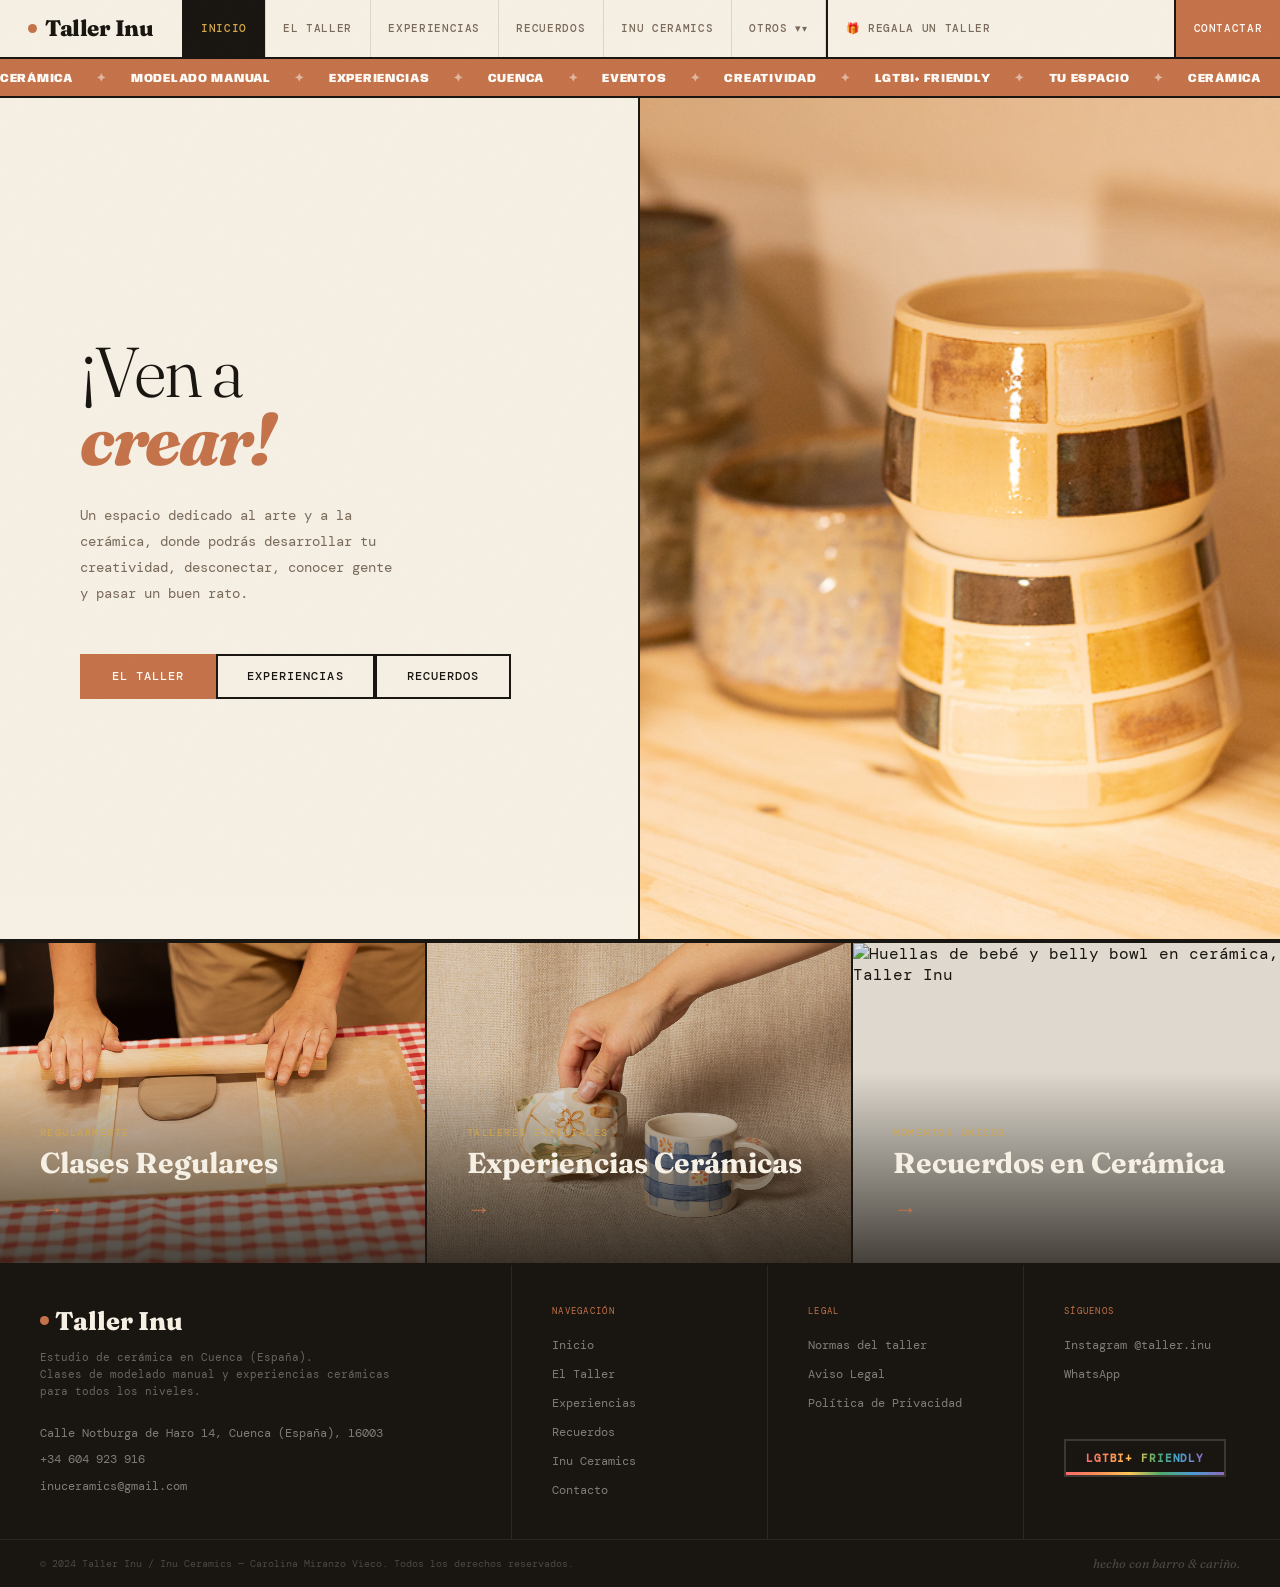
==== commit f5c963c8: "Update index.html" ====
--- a/index.html
+++ b/index.html
@@ -988,6 +988,7 @@
         <div class="hero-actions">
           <a href="#taller" class="btn btn-primary" data-page="taller">El Taller</a>
           <a href="#experiencias" class="btn btn-outline" data-page="experiencias">Experiencias</a>
+          <a href="#recuerdos" class="btn btn-outline" data-page="recuerdos">Recuerdos</a>
         </div>
       </div>
       <div class="hero-right" role="img" aria-label="Imagen de bienvenida del taller">
@@ -1426,9 +1427,9 @@
     <!-- Belly bowl -->
     <article class="exp-card reveal" aria-labelledby="rec-bellybowl">
       <div class="exp-img slider" data-interval="5500" role="group" aria-roledescription="carrusel" aria-label="Fotos: Belly bowl">
-        <img class="slide is-active" src="images/exp-bellybowl.jpg" alt="Belly bowl: cuenco de cerámica modelado a partir de una tripa de embarazo en Taller Inu (foto 1)" />
-        <img class="slide" src="images/exp-bellybowl-2.jpg" alt="Belly bowl: el proceso en Taller Inu (foto 2)" loading="lazy" />
-        <img class="slide" src="images/exp-bellybowl-3.jpg" alt="Belly bowl: el resultado final en Taller Inu (foto 3)" loading="lazy" />
+        <img class="slide" src="images/exp-bellybowl-2.jpg" alt="Belly bowl: cuenco de cerámica modelado a partir de una tripa de embarazo en Taller Inu (foto 1)" loading="lazy" />
+        <img class="slide" src="images/exp-bellybowl-3.jpg" alt="Belly bowl: el proceso en Taller Inu (foto 2)" loading="lazy" />
+        <img class="slide" src="images/exp-bellybowl-4.jpg" alt="Belly bowl: el proceso en Taller Inu (foto 3)" loading="lazy" />
       </div>
       <div class="exp-body">
         <p class="sec-label">Recuerdo de embarazo</p>
@@ -1468,9 +1469,8 @@
     <!-- Huellas de bebé -->
     <article class="exp-card reveal" aria-labelledby="rec-bebe">
       <div class="exp-img slider" data-interval="5500" role="group" aria-roledescription="carrusel" aria-label="Fotos: Huellas de bebé">
-        <img class="slide is-active" src="images/exp-huellas-bebe.jpg" alt="Huellas de bebé: huellas de manos y pies de bebé plasmadas en cerámica en Taller Inu (foto 1)" />
-        <img class="slide" src="images/exp-huellas-bebe-2.jpg" alt="Huellas de bebé: el proceso en Taller Inu (foto 2)" loading="lazy" />
-        <img class="slide" src="images/exp-huellas-bebe-3.jpg" alt="Huellas de bebé: el resultado final en Taller Inu (foto 3)" loading="lazy" />
+        <img class="slide" src="images/exp-huellas-bebe-2.jpg" alt="Huellas de bebé: el proceso en Taller Inu (foto 1)" loading="lazy" />
+        <img class="slide" src="images/exp-huellas-bebe-3.jpg" alt="Huellas de bebé: el proceso en Taller Inu (foto 2)" loading="lazy" />
       </div>
       <div class="exp-body">
         <p class="sec-label">Recuerdo de bebé</p>
@@ -1509,9 +1509,7 @@
     <!-- Huellas de animales -->
     <article class="exp-card reveal" aria-labelledby="rec-animales">
       <div class="exp-img slider" data-interval="5500" role="group" aria-roledescription="carrusel" aria-label="Fotos: Huellas de animales">
-        <img class="slide is-active" src="images/exp-huellas-animales.jpg" alt="Huellas de animales: huella de mascota plasmada en cerámica en Taller Inu (foto 1)" />
-        <img class="slide" src="images/exp-huellas-animales-2.jpg" alt="Huellas de animales: el proceso en Taller Inu (foto 2)" loading="lazy" />
-        <img class="slide" src="images/exp-huellas-animales-3.jpg" alt="Huellas de animales: el resultado final en Taller Inu (foto 3)" loading="lazy" />
+        <img class="slide" src="images/exp-huellas-animales-2.jpg" alt="Huellas de animales: huella de mascota plasmada en cerámica en Taller Inu (foto 1)" loading="lazy" />
       </div>
       <div class="exp-body">
         <p class="sec-label">Recuerdo de mascota</p>
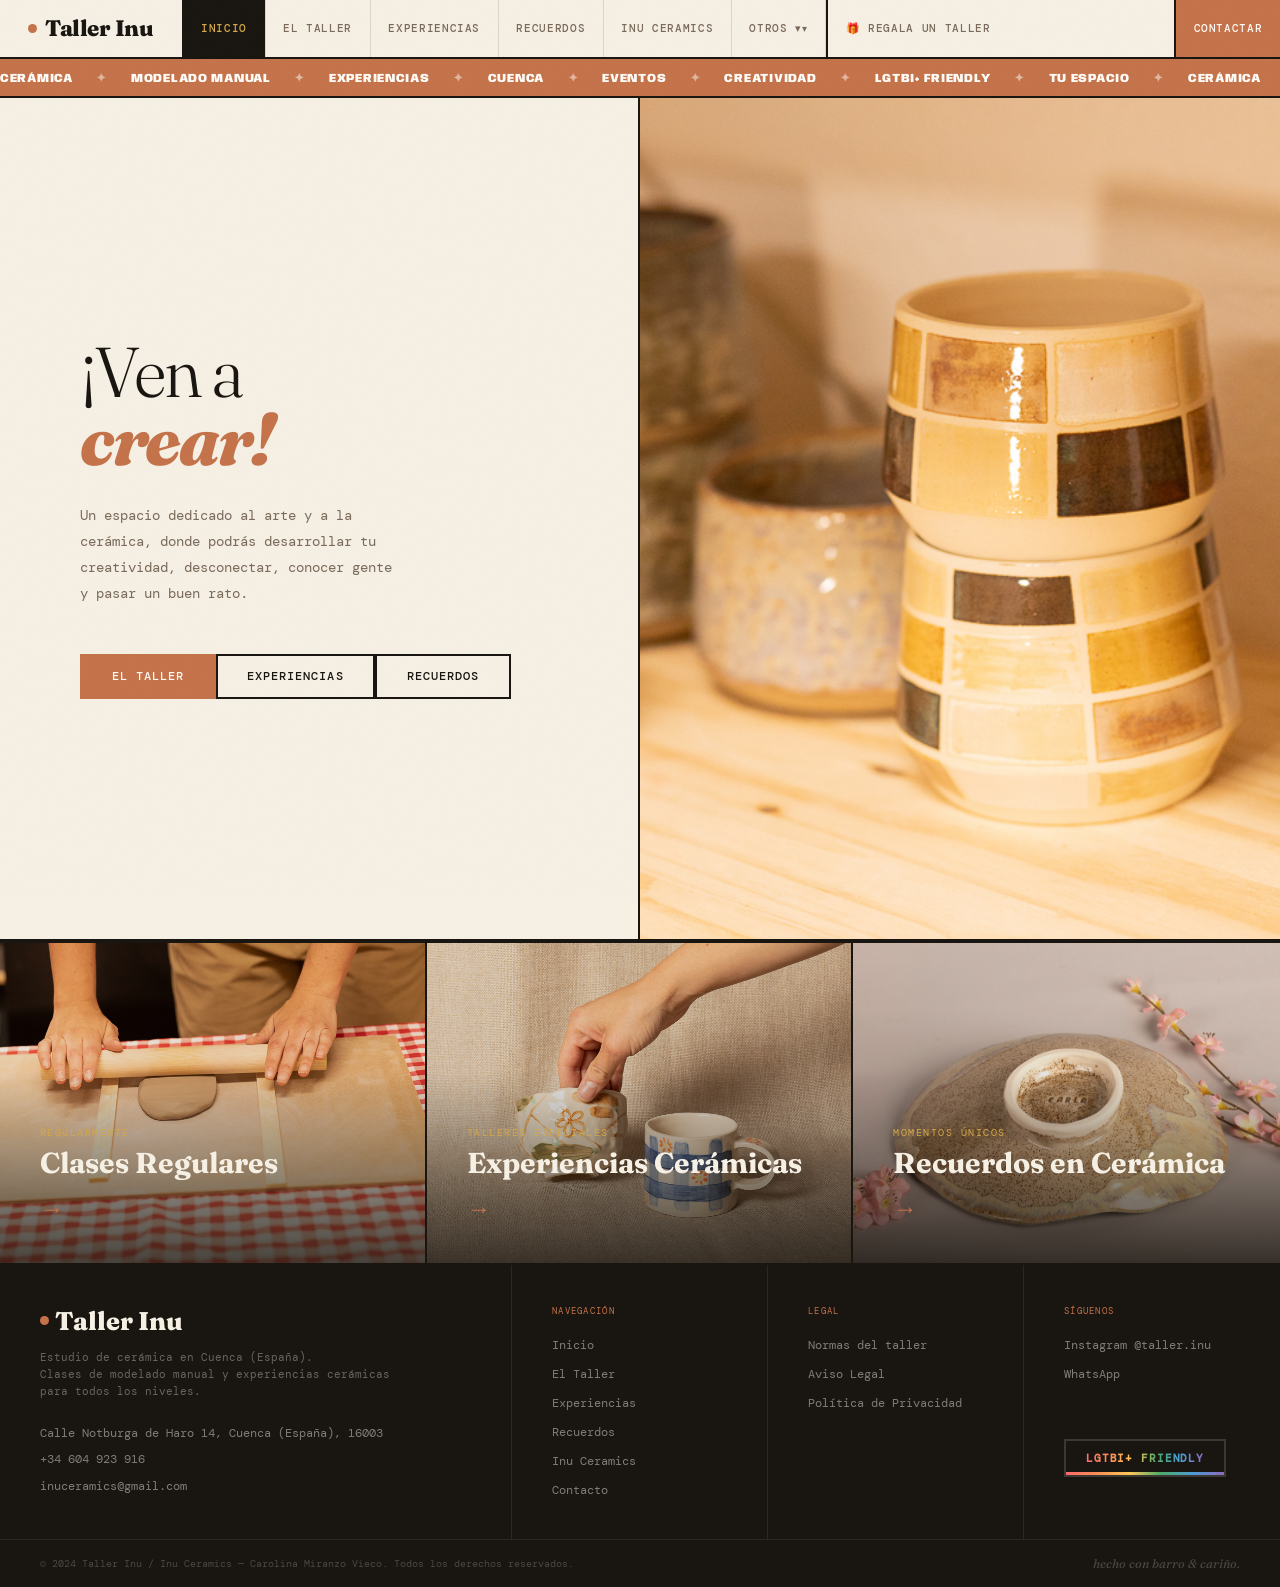
==== commit 71af23f4: "Update index.html" ====
--- a/index.html
+++ b/index.html
@@ -102,6 +102,7 @@
 }
 
 html { scroll-behavior: smooth; }
+html, body { overflow-x: clip; }
 
 body {
   font-family: var(--font-m);
@@ -272,7 +273,7 @@
   font-family: var(--font-m); font-size: 0.88rem; line-height: 1.85;
   color: var(--smoke); max-width: 40ch; margin-bottom: 3rem;
 }
-.hero-actions { display: flex; gap: 0; }
+.hero-actions { display: flex; flex-wrap: wrap; gap: 0; }
 
 .hero-right {
   background: var(--blush);
@@ -730,6 +731,10 @@
   .footer-grid { grid-template-columns: 1fr; }
   .footer-col { border-right: none; border-bottom: 1px solid rgba(254,250,245,0.06); }
   .footer-bottom { padding: 1rem 1.5rem; }
+
+  .hero-actions { flex-direction: column; align-items: stretch; }
+  .hero-actions .btn { justify-content: center; }
+  .hero-actions .btn + .btn { margin-top: -2px; }
 }
 
 
